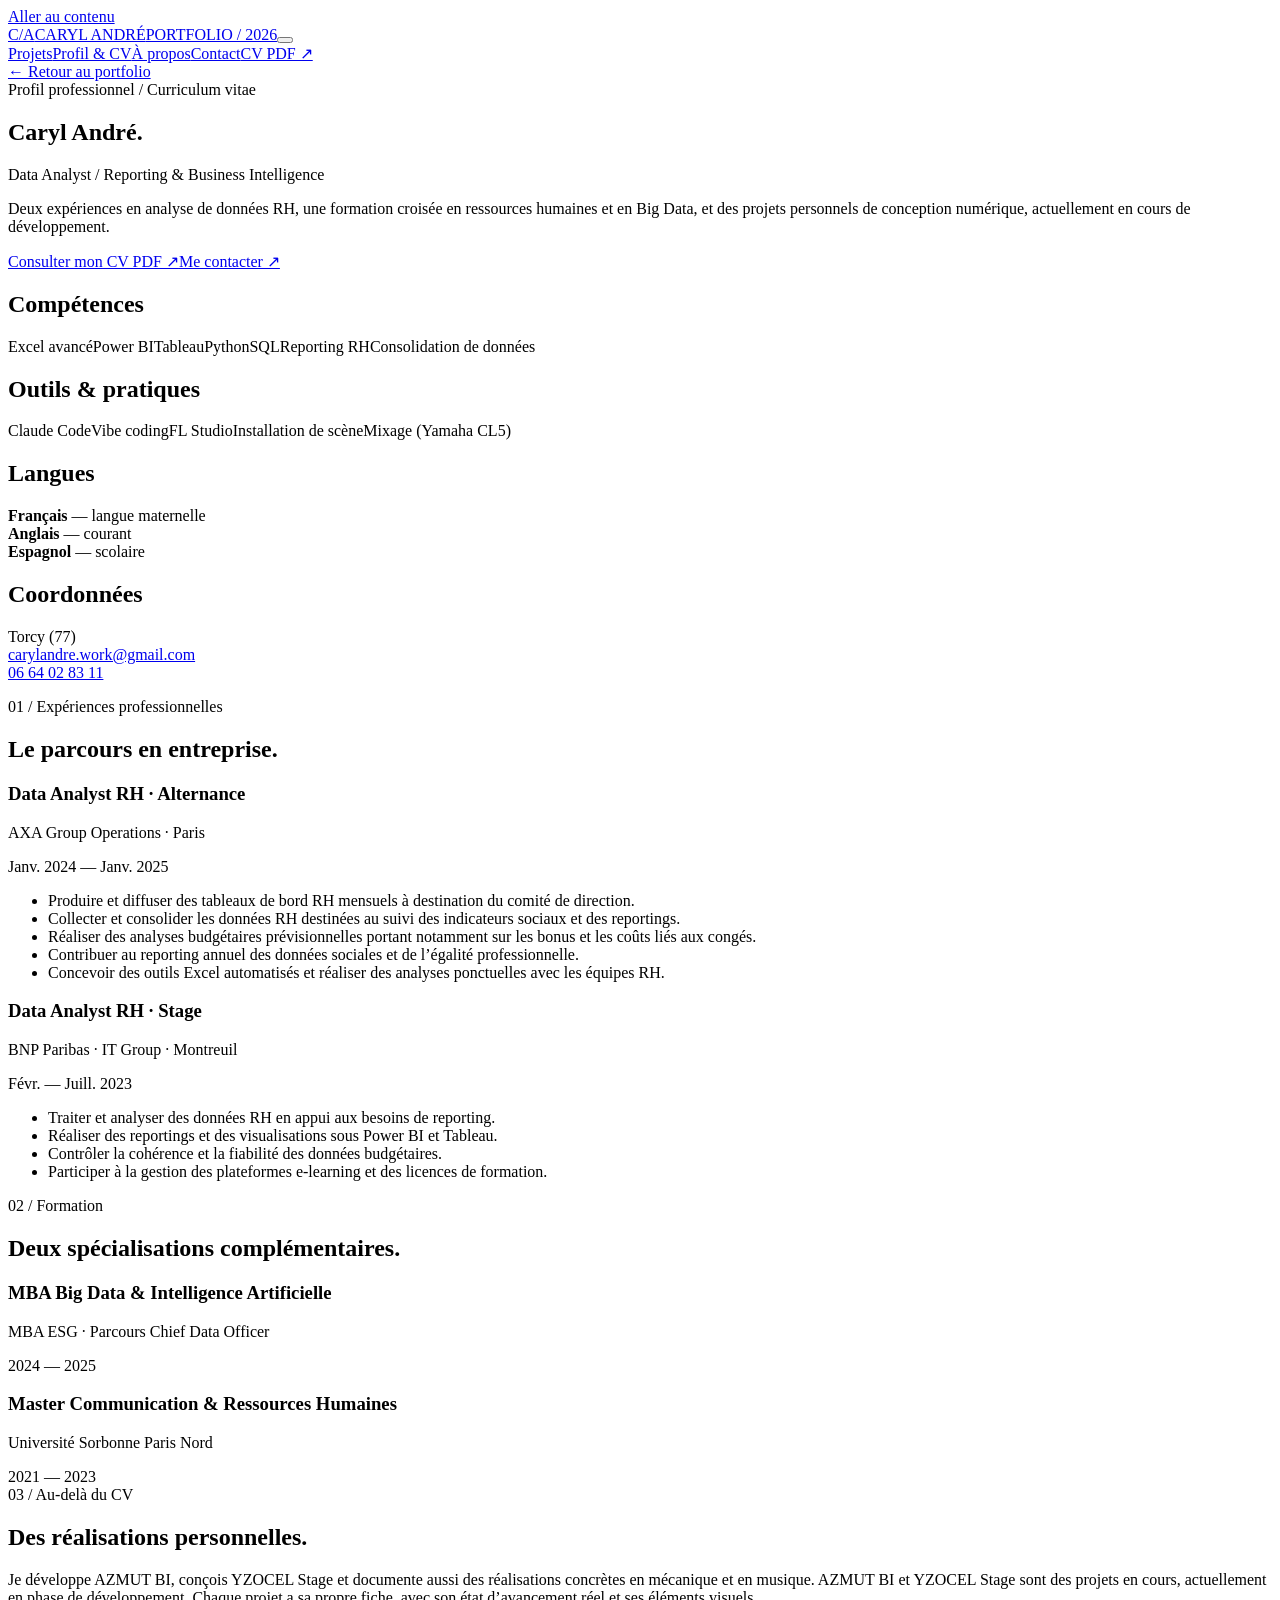
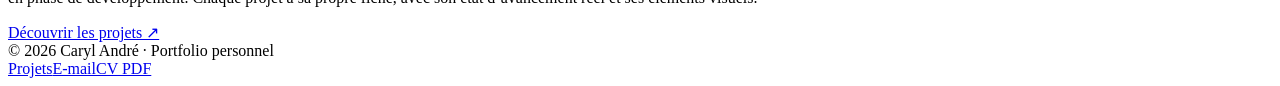
==== profil.html @ a74da880 "Add files via upload" ====
<!DOCTYPE html>

<html lang="fr">
<head>
<meta charset="utf-8"/><meta content="width=device-width,initial-scale=1" name="viewport"/><meta content="#080d13" name="theme-color"/>
<meta content="Profil et CV de Caryl André, Data Analyst. Expériences AXA et BNP Paribas, compétences en reporting, BI et traitement des données." name="description"/>
<meta content="website" property="og:type"/><meta content="Profil &amp; CV — Caryl André" property="og:title"/><meta content="Data Analyst · Reporting · Business Intelligence" property="og:description"/>
<link href="assets/mark.svg" rel="icon" type="image/svg+xml"/><link href="assets/styles.css" rel="stylesheet"/><script defer="" src="assets/main.js"></script>
<title>Profil &amp; CV — Caryl André</title></head><body>
<a class="skip-link" href="#contenu">Aller au contenu</a>
<header class="site-header"><div class="container header-inner"><a aria-label="Accueil du portfolio Caryl André" class="brand" href="index.html"><span class="brand-logo">C/A</span><span>CARYL ANDRÉ<span class="brand-sub">PORTFOLIO / 2026</span></span></a><button aria-controls="navigation" aria-expanded="false" aria-label="Ouvrir le menu" class="menu-toggle"><span></span><span></span><span></span></button><nav aria-label="Navigation principale" class="main-nav" id="navigation"><a href="index.html#projets">Projets</a><a aria-current="page" class="active" href="profil.html">Profil &amp; CV</a><a href="index.html#apropos">À propos</a><a href="index.html#contact">Contact</a><a class="nav-cta" href="assets/cv-caryl-andre-version-fournie.pdf" rel="noopener" target="_blank">CV PDF ↗</a></nav></div></header>
<main id="contenu">
<section class="profile-hero"><div class="container"><a class="detail-back" href="index.html">← Retour au portfolio</a><div class="eyebrow">Profil professionnel / Curriculum vitae</div><h1>Caryl <span>André.</span></h1><div class="profile-title">Data Analyst <span class="profile-divider">/</span> Reporting &amp; Business Intelligence</div><p>Deux expériences en analyse de données RH, une formation croisée en ressources humaines et en Big Data, et des projets personnels de conception numérique, actuellement en cours de développement.</p><div class="action-row"><a class="btn primary" href="assets/cv-caryl-andre-version-fournie.pdf" rel="noopener" target="_blank">Consulter mon CV PDF ↗</a><a class="btn secondary" href="mailto:carylandre.work@gmail.com">Me contacter ↗</a></div></div></section>
<div class="container profile-layout">
<aside class="profile-aside"><div class="profile-block"><h2>Compétences</h2><div class="skills"><span class="skill">Excel avancé</span><span class="skill">Power BI</span><span class="skill">Tableau</span><span class="skill">Python</span><span class="skill">SQL</span><span class="skill">Reporting RH</span><span class="skill">Consolidation de données</span></div></div><div class="profile-block"><h2>Outils &amp; pratiques</h2><div class="skills"><span class="skill">Claude Code</span><span class="skill">Vibe coding</span><span class="skill">FL Studio</span><span class="skill">Installation de scène</span><span class="skill">Mixage (Yamaha CL5)</span></div></div><div class="profile-block"><h2>Langues</h2><p><strong>Français</strong> — langue maternelle<br/><strong>Anglais</strong> — courant<br/><strong>Espagnol</strong> — scolaire</p></div><div class="profile-block"><h2>Coordonnées</h2><p>Torcy (77)<br/><a href="mailto:carylandre.work@gmail.com">carylandre.work@gmail.com</a><br/><a href="tel:+33664028311">06 64 02 83 11</a></p></div></aside>
<div class="profile-main"><section class="profile-section"><div class="eyebrow">01 / Expériences professionnelles</div><h2>Le parcours en entreprise.</h2><article class="career-item"><div class="career-header"><div><h3>Data Analyst RH <span>· Alternance</span></h3><p>AXA Group Operations · Paris</p></div><time>Janv. 2024 — Janv. 2025</time></div><ul><li>Produire et diffuser des tableaux de bord RH mensuels à destination du comité de direction.</li><li>Collecter et consolider les données RH destinées au suivi des indicateurs sociaux et des reportings.</li><li>Réaliser des analyses budgétaires prévisionnelles portant notamment sur les bonus et les coûts liés aux congés.</li><li>Contribuer au reporting annuel des données sociales et de l’égalité professionnelle.</li><li>Concevoir des outils Excel automatisés et réaliser des analyses ponctuelles avec les équipes RH.</li></ul></article><article class="career-item"><div class="career-header"><div><h3>Data Analyst RH <span>· Stage</span></h3><p>BNP Paribas · IT Group · Montreuil</p></div><time>Févr. — Juill. 2023</time></div><ul><li>Traiter et analyser des données RH en appui aux besoins de reporting.</li><li>Réaliser des reportings et des visualisations sous Power BI et Tableau.</li><li>Contrôler la cohérence et la fiabilité des données budgétaires.</li><li>Participer à la gestion des plateformes e-learning et des licences de formation.</li></ul></article></section>
<section class="profile-section"><div class="eyebrow">02 / Formation</div><h2>Deux spécialisations complémentaires.</h2><article class="education-item"><div><h3>MBA Big Data &amp; Intelligence Artificielle</h3><p>MBA ESG · Parcours Chief Data Officer</p></div><time>2024 — 2025</time></article><article class="education-item"><div><h3>Master Communication &amp; Ressources Humaines</h3><p>Université Sorbonne Paris Nord</p></div><time>2021 — 2023</time></article></section>
<section class="profile-section"><div class="eyebrow">03 / Au-delà du CV</div><h2>Des réalisations personnelles.</h2><p class="profile-outro">Je développe AZMUT BI, conçois YZOCEL Stage et documente aussi des réalisations concrètes en mécanique et en musique. AZMUT BI et YZOCEL Stage sont des projets en cours, actuellement en phase de développement. Chaque projet a sa propre fiche, avec son état d’avancement réel et ses éléments visuels.</p><a class="btn secondary" href="index.html#projets">Découvrir les projets ↗</a></section></div></div>
</main>
<footer class="footer"><div class="container footer-inner"><span>© 2026 Caryl André · Portfolio personnel</span><div class="footer-links"><a href="index.html#projets">Projets</a><a href="mailto:carylandre.work@gmail.com">E-mail</a><a href="assets/cv-caryl-andre-version-fournie.pdf" rel="noopener" target="_blank">CV PDF</a></div></div></footer>
</body></html>
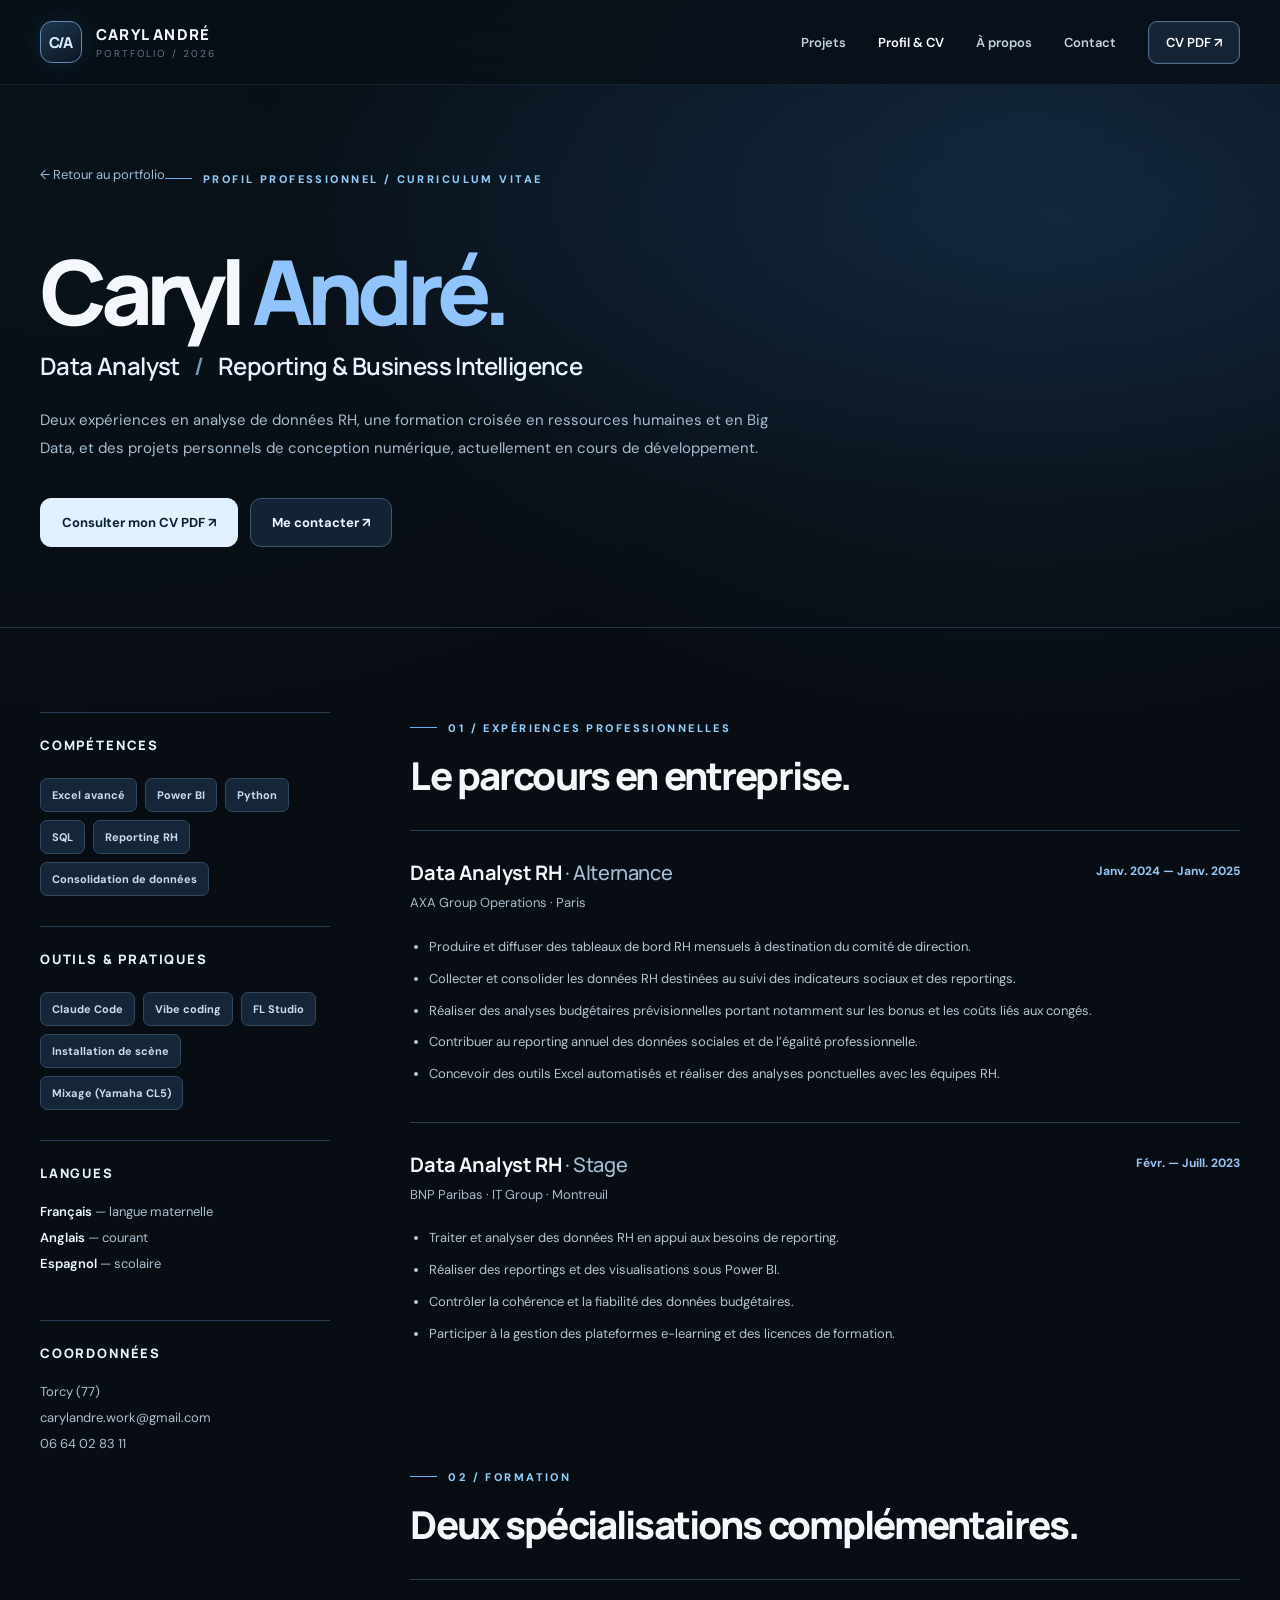
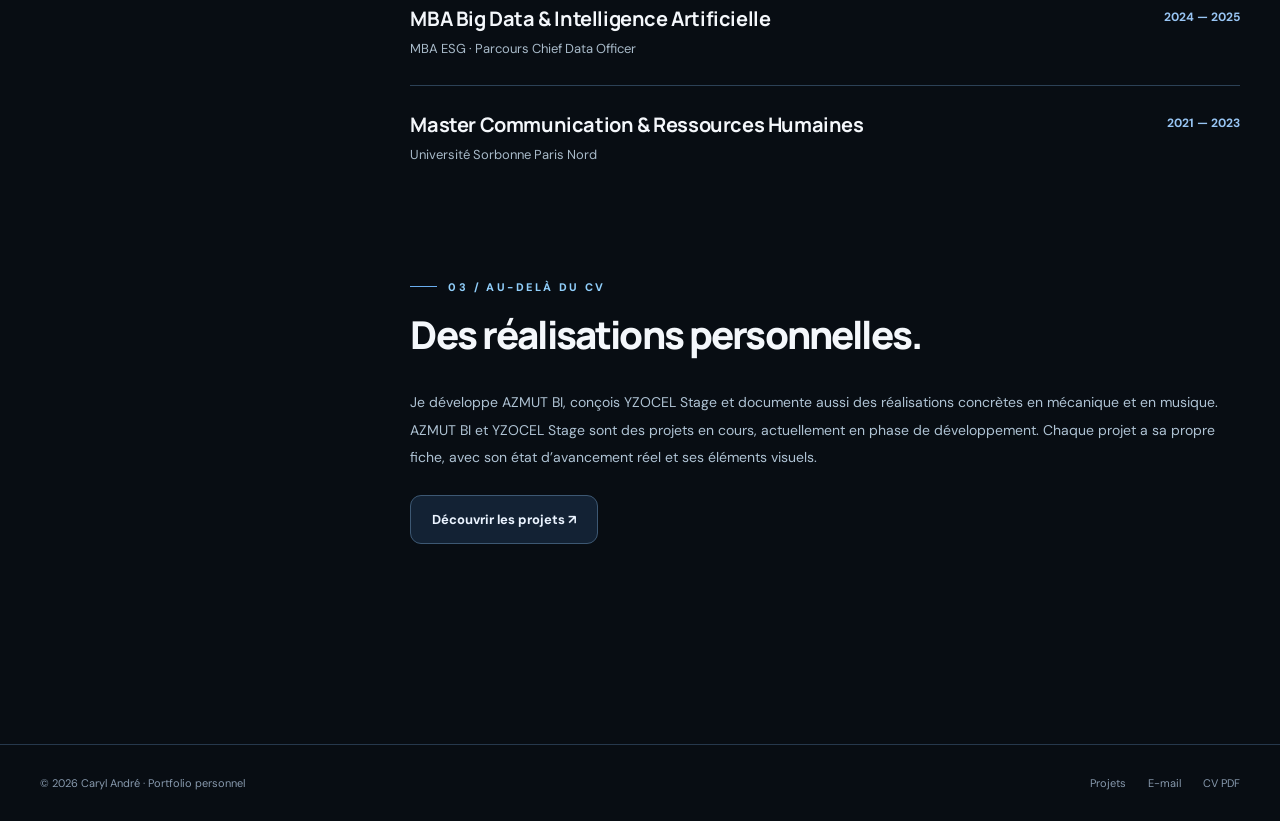
==== commit cca5a809: "Retrait de la compétence Tableau Co-Authored-By: Claude Opus 5.5 <noreply@anthropic.com> Claude-Sess" ====
--- a/profil.html
+++ b/profil.html
@@ -12,8 +12,8 @@
 <main id="contenu">
 <section class="profile-hero"><div class="container"><a class="detail-back" href="index.html">← Retour au portfolio</a><div class="eyebrow">Profil professionnel / Curriculum vitae</div><h1>Caryl <span>André.</span></h1><div class="profile-title">Data Analyst <span class="profile-divider">/</span> Reporting &amp; Business Intelligence</div><p>Deux expériences en analyse de données RH, une formation croisée en ressources humaines et en Big Data, et des projets personnels de conception numérique, actuellement en cours de développement.</p><div class="action-row"><a class="btn primary" href="assets/cv-caryl-andre-version-fournie.pdf" rel="noopener" target="_blank">Consulter mon CV PDF ↗</a><a class="btn secondary" href="mailto:carylandre.work@gmail.com">Me contacter ↗</a></div></div></section>
 <div class="container profile-layout">
-<aside class="profile-aside"><div class="profile-block"><h2>Compétences</h2><div class="skills"><span class="skill">Excel avancé</span><span class="skill">Power BI</span><span class="skill">Tableau</span><span class="skill">Python</span><span class="skill">SQL</span><span class="skill">Reporting RH</span><span class="skill">Consolidation de données</span></div></div><div class="profile-block"><h2>Outils &amp; pratiques</h2><div class="skills"><span class="skill">Claude Code</span><span class="skill">Vibe coding</span><span class="skill">FL Studio</span><span class="skill">Installation de scène</span><span class="skill">Mixage (Yamaha CL5)</span></div></div><div class="profile-block"><h2>Langues</h2><p><strong>Français</strong> — langue maternelle<br/><strong>Anglais</strong> — courant<br/><strong>Espagnol</strong> — scolaire</p></div><div class="profile-block"><h2>Coordonnées</h2><p>Torcy (77)<br/><a href="mailto:carylandre.work@gmail.com">carylandre.work@gmail.com</a><br/><a href="tel:+33664028311">06 64 02 83 11</a></p></div></aside>
-<div class="profile-main"><section class="profile-section"><div class="eyebrow">01 / Expériences professionnelles</div><h2>Le parcours en entreprise.</h2><article class="career-item"><div class="career-header"><div><h3>Data Analyst RH <span>· Alternance</span></h3><p>AXA Group Operations · Paris</p></div><time>Janv. 2024 — Janv. 2025</time></div><ul><li>Produire et diffuser des tableaux de bord RH mensuels à destination du comité de direction.</li><li>Collecter et consolider les données RH destinées au suivi des indicateurs sociaux et des reportings.</li><li>Réaliser des analyses budgétaires prévisionnelles portant notamment sur les bonus et les coûts liés aux congés.</li><li>Contribuer au reporting annuel des données sociales et de l’égalité professionnelle.</li><li>Concevoir des outils Excel automatisés et réaliser des analyses ponctuelles avec les équipes RH.</li></ul></article><article class="career-item"><div class="career-header"><div><h3>Data Analyst RH <span>· Stage</span></h3><p>BNP Paribas · IT Group · Montreuil</p></div><time>Févr. — Juill. 2023</time></div><ul><li>Traiter et analyser des données RH en appui aux besoins de reporting.</li><li>Réaliser des reportings et des visualisations sous Power BI et Tableau.</li><li>Contrôler la cohérence et la fiabilité des données budgétaires.</li><li>Participer à la gestion des plateformes e-learning et des licences de formation.</li></ul></article></section>
+<aside class="profile-aside"><div class="profile-block"><h2>Compétences</h2><div class="skills"><span class="skill">Excel avancé</span><span class="skill">Power BI</span><span class="skill">Python</span><span class="skill">SQL</span><span class="skill">Reporting RH</span><span class="skill">Consolidation de données</span></div></div><div class="profile-block"><h2>Outils &amp; pratiques</h2><div class="skills"><span class="skill">Claude Code</span><span class="skill">Vibe coding</span><span class="skill">FL Studio</span><span class="skill">Installation de scène</span><span class="skill">Mixage (Yamaha CL5)</span></div></div><div class="profile-block"><h2>Langues</h2><p><strong>Français</strong> — langue maternelle<br/><strong>Anglais</strong> — courant<br/><strong>Espagnol</strong> — scolaire</p></div><div class="profile-block"><h2>Coordonnées</h2><p>Torcy (77)<br/><a href="mailto:carylandre.work@gmail.com">carylandre.work@gmail.com</a><br/><a href="tel:+33664028311">06 64 02 83 11</a></p></div></aside>
+<div class="profile-main"><section class="profile-section"><div class="eyebrow">01 / Expériences professionnelles</div><h2>Le parcours en entreprise.</h2><article class="career-item"><div class="career-header"><div><h3>Data Analyst RH <span>· Alternance</span></h3><p>AXA Group Operations · Paris</p></div><time>Janv. 2024 — Janv. 2025</time></div><ul><li>Produire et diffuser des tableaux de bord RH mensuels à destination du comité de direction.</li><li>Collecter et consolider les données RH destinées au suivi des indicateurs sociaux et des reportings.</li><li>Réaliser des analyses budgétaires prévisionnelles portant notamment sur les bonus et les coûts liés aux congés.</li><li>Contribuer au reporting annuel des données sociales et de l’égalité professionnelle.</li><li>Concevoir des outils Excel automatisés et réaliser des analyses ponctuelles avec les équipes RH.</li></ul></article><article class="career-item"><div class="career-header"><div><h3>Data Analyst RH <span>· Stage</span></h3><p>BNP Paribas · IT Group · Montreuil</p></div><time>Févr. — Juill. 2023</time></div><ul><li>Traiter et analyser des données RH en appui aux besoins de reporting.</li><li>Réaliser des reportings et des visualisations sous Power BI.</li><li>Contrôler la cohérence et la fiabilité des données budgétaires.</li><li>Participer à la gestion des plateformes e-learning et des licences de formation.</li></ul></article></section>
 <section class="profile-section"><div class="eyebrow">02 / Formation</div><h2>Deux spécialisations complémentaires.</h2><article class="education-item"><div><h3>MBA Big Data &amp; Intelligence Artificielle</h3><p>MBA ESG · Parcours Chief Data Officer</p></div><time>2024 — 2025</time></article><article class="education-item"><div><h3>Master Communication &amp; Ressources Humaines</h3><p>Université Sorbonne Paris Nord</p></div><time>2021 — 2023</time></article></section>
 <section class="profile-section"><div class="eyebrow">03 / Au-delà du CV</div><h2>Des réalisations personnelles.</h2><p class="profile-outro">Je développe AZMUT BI, conçois YZOCEL Stage et documente aussi des réalisations concrètes en mécanique et en musique. AZMUT BI et YZOCEL Stage sont des projets en cours, actuellement en phase de développement. Chaque projet a sa propre fiche, avec son état d’avancement réel et ses éléments visuels.</p><a class="btn secondary" href="index.html#projets">Découvrir les projets ↗</a></section></div></div>
 </main>
--- a/assets/styles.css
+++ b/assets/styles.css
@@ -0,0 +1,108 @@
+@import url('https://fonts.googleapis.com/css2?family=DM+Sans:wght@400;500;600;700&family=Manrope:wght@400;500;600;700;800&display=swap');
+:root{--bg:#080d13;--bg2:#0d131c;--surface:#111b27;--surface2:#141f2e;--line:#263548;--line-soft:#1b2938;--white:#f4f7fb;--muted:#9eaec0;--subtle:#627487;--blue:#77b7ff;--cyan:#90f1ef;--purple:#b99af2;--gold:#e1b98a;--radius:22px;--max:1220px}
+*{box-sizing:border-box}html{scroll-behavior:smooth;scroll-padding-top:96px}body{margin:0;background:var(--bg);color:var(--white);font-family:'DM Sans',Arial,sans-serif;-webkit-font-smoothing:antialiased;overflow-x:hidden}body::before{content:'';position:absolute;pointer-events:none;top:0;left:0;right:0;height:940px;background:radial-gradient(ellipse at 80% 15%,#17324c78 0,transparent 52%),radial-gradient(ellipse at 5% 20%,#0b253430 0,transparent 53%);z-index:-1}::selection{background:#74b4fb;color:#0a111b}a{color:inherit;text-decoration:none}button{font:inherit}img{max-width:100%}button,a{-webkit-tap-highlight-color:transparent}button:focus-visible,a:focus-visible{outline:2px solid var(--cyan);outline-offset:5px}svg{display:block}.container{width:min(var(--max),calc(100% - 80px));margin:0 auto}.skip-link{position:absolute;left:10px;top:-100px;z-index:500;background:white;color:#000;padding:12px}.skip-link:focus{top:10px}.site-header{position:sticky;top:0;z-index:100;backdrop-filter:blur(19px);-webkit-backdrop-filter:blur(19px);background:#081018c9;border-bottom:1px solid #2132457a}.header-inner{display:flex;align-items:center;justify-content:space-between;min-height:84px;gap:25px}.brand{display:flex;align-items:center;gap:14px;font-family:Manrope,sans-serif;font-size:15px;font-weight:800;letter-spacing:.08em;white-space:nowrap}.brand-logo{width:42px;height:42px;border:1px solid #648bb7;border-radius:12px;background:linear-gradient(145deg,#1c3750,#0e1622);display:grid;place-items:center;color:#d9efff;font-size:15px;letter-spacing:-.12em;padding-right:2px;box-shadow:0 0 30px #5bb7ff1c}.brand-sub{display:block;font:400 10px 'DM Sans',sans-serif;letter-spacing:.19em;color:var(--subtle);margin-top:2px}.main-nav{display:flex;align-items:center;gap:32px}.main-nav>a{font-size:13px;font-weight:600;color:#c6d2e2;transition:color .2s}.main-nav>a:hover,.main-nav>a.active{color:white}.nav-cta{padding:12px 17px!important;border:1px solid #506d8b;border-radius:9px;box-shadow:inset 0 0 0 1px #1b3345;background:#152434;color:#fff!important}.menu-toggle{display:none;border:1px solid var(--line);background:#132130;border-radius:11px;color:white;width:43px;height:43px;align-items:center;justify-content:center}.menu-toggle span{display:block;width:19px;height:2px;background:#dbe7f4;margin:4px auto}.eyebrow{display:inline-flex;gap:11px;align-items:center;color:#90cefa;font-size:11px;letter-spacing:.22em;text-transform:uppercase;font-weight:800}.eyebrow:before{content:'';height:1px;width:27px;background:#6aaef0}.hero{position:relative;padding:100px 0 94px;min-height:750px;display:grid;grid-template-columns:minmax(0,1.02fr) minmax(0,.98fr);gap:50px;align-items:center}.hero-title{font-family:Manrope,Arial,sans-serif;font-size:clamp(50px,5.25vw,81px);line-height:1.09;letter-spacing:-.065em;font-weight:800;margin:25px 0 27px;max-width:770px}.hero-title .accent{background:linear-gradient(90deg,#9fdaf9 0%,#8aaaff 48%,#c0b4ff 100%);-webkit-background-clip:text;background-clip:text;color:transparent}.hero-desc{font-size:16px;line-height:1.9;color:#b3c0cf;max-width:485px}.action-row{display:flex;flex-wrap:wrap;gap:12px;margin-top:36px}.btn{display:inline-flex;justify-content:center;align-items:center;gap:12px;padding:15px 21px;border-radius:11px;border:1px solid #3d5873;font-weight:700;font-size:13px;transition:transform .2s,background .2s,border-color .2s;cursor:pointer}.btn:hover{transform:translateY(-2px)}.btn.primary{background:#e2f1ff;color:#092035;border-color:#e2f1ff}.btn.primary:hover{background:#c8e4ff}.btn.secondary{background:#132234;color:#ebf4ff}.btn.secondary:hover{background:#19334a;border-color:#6e9bcc}.arrow{font-size:16px;line-height:1}.hero-meta{display:flex;align-items:center;gap:22px;margin-top:65px;color:#8094a8;font-size:11px;letter-spacing:.07em;text-transform:uppercase;font-weight:700}.hero-meta .dot{height:4px;width:4px;background:#61778b;border-radius:100%}.hero-art{height:530px;position:relative;isolation:isolate}.orbit{position:absolute;border:1px solid #4f719b45;border-radius:50%;inset:0;transform:rotate(-20deg) scale(.9)}.orbit.second{inset:47px;transform:rotate(28deg) scale(.95);border-color:#4f719b30}.orb{position:absolute;width:9px;height:9px;border-radius:50%;background:#8fc7ff;box-shadow:0 0 19px #78b6ff}.orb.o1{top:35px;right:120px}.orb.o2{bottom:44px;left:85px;background:#e0aeff}.hero-panel{position:absolute;left:9%;right:4%;top:13%;bottom:12%;border:1px solid #5f87b37d;border-radius:24px;background:linear-gradient(155deg,#142235f5,#0b1422f5);box-shadow:0 40px 120px #0009,0 0 90px #408ce522;transform:perspective(1100px) rotateY(-10deg) rotateX(5deg) rotateZ(2deg);overflow:hidden}.hero-panel:after{content:'';position:absolute;inset:0;pointer-events:none;background:linear-gradient(115deg,#ffffff0b,transparent 30%)}.mock-top{height:52px;border-bottom:1px solid #31445a;display:flex;align-items:center;justify-content:space-between;padding:0 23px;color:#8193aa;font-size:11px}.mock-brand{display:flex;align-items:center;gap:8px;letter-spacing:.16em;color:#e5f0fc;font-weight:800}.mock-brand i{display:block;width:16px;height:16px;border-radius:5px;background:linear-gradient(135deg,#98f4ef,#679cef)}.mock-dots{display:flex;gap:5px}.mock-dots i{width:5px;height:5px;border-radius:100%;background:#5a7288}.mock-body{padding:29px}.mock-kicker{font-size:10px;color:#8ba3ba;letter-spacing:.15em;text-transform:uppercase}.mock-title{font:700 24px Manrope,sans-serif;letter-spacing:-.03em;margin:9px 0 18px}.mock-stats{display:grid;grid-template-columns:repeat(3,1fr);gap:9px}.mock-stat{min-height:78px;background:#1b2c4070;border:1px solid #304458a8;border-radius:10px;padding:13px}.mock-stat span{display:block;font-size:9px;color:#8fa4b9}.mock-stat strong{display:block;font:700 17px Manrope;margin-top:8px;color:#d9eaf8}.mock-stat em{font-style:normal;color:#75cdb4;font-size:9px}.chart-panel{height:142px;margin-top:14px;background:#101d2d;border:1px solid #304458ad;border-radius:12px;padding:16px 17px;overflow:hidden}.chart-label{display:flex;justify-content:space-between;font-size:10px;color:#a0b5cc}.mini-chart{height:93px;display:flex;gap:10px;align-items:flex-end;background:repeating-linear-gradient(to top,transparent 0,transparent 24px,#2c40514d 25px)}.mini-chart i{flex:1;display:block;border-radius:4px 4px 1px 1px;background:linear-gradient(0deg,#2a587a,#86c0ec);box-shadow:0 -4px 13px #7cb9eb1c}.mini-chart i:nth-child(2n){background:linear-gradient(0deg,#244a67,#6e93b7)}.floating-tag{position:absolute;z-index:3;background:#152434f2;border:1px solid #4b6b88aa;box-shadow:0 20px 45px #0008;padding:15px 17px;border-radius:12px;display:flex;align-items:center;gap:11px;font-size:11px;color:#b7cbe0;backdrop-filter:blur(12px)}.floating-tag strong{display:block;color:white;font-size:12px}.float-icon{height:32px;width:32px;border-radius:8px;background:#244660;color:#a6e3ff;display:grid;place-items:center;font-size:17px}.floating-tag.one{right:-3%;top:13%}.floating-tag.two{bottom:8%;left:-3%}.metrics-strip{border-top:1px solid var(--line-soft);border-bottom:1px solid var(--line-soft);background:#0c121b}.metrics-inner{display:grid;grid-template-columns:repeat(3,1fr);gap:26px;padding:27px 0}.metric{display:flex;gap:19px;align-items:center}.metric strong{font:800 30px Manrope;color:#e6f3ff}.metric span{font-size:12px;line-height:1.5;color:#9facbc}.section{padding:112px 0}.section-head{display:flex;align-items:end;justify-content:space-between;gap:20px;margin-bottom:39px}.section-title{font:800 clamp(33px,4vw,53px)/1.16 Manrope,sans-serif;letter-spacing:-.045em;margin:16px 0 0}.section-lead{max-width:460px;line-height:1.8;color:var(--muted);font-size:14px}.filters{display:flex;gap:8px;flex-wrap:wrap;margin-bottom:30px}.filter-btn{font-size:12px;color:#aabbd0;padding:10px 16px;border:1px solid #2e4154;border-radius:99px;background:#111a26;cursor:pointer;transition:.2s}.filter-btn:hover,.filter-btn[aria-pressed=true]{border-color:#8ebdea;color:#f4f9ff;background:#1a3145}.project-grid{display:grid;grid-template-columns:repeat(12,1fr);gap:19px}.project-card{grid-column:span 6;background:#111a25;border:1px solid #273b51;border-radius:20px;overflow:hidden;transition:transform .3s,border-color .3s,box-shadow .3s}.project-card.featured{grid-column:span 7}.project-card.adjacent{grid-column:span 5}.project-card.wide{grid-column:span 12;display:grid;grid-template-columns:1fr 1fr}.project-card:hover{transform:translateY(-5px);border-color:#658db5;box-shadow:0 20px 70px #01081298}.project-card[hidden]{display:none!important}.project-art{position:relative;height:255px;overflow:hidden;display:grid;place-items:center;background:#142339}.project-card.featured .project-art,.project-card.adjacent .project-art{height:290px}.project-card.wide .project-art{height:100%}.art-badge{position:absolute;left:21px;top:20px;z-index:2;padding:8px 11px;border:1px solid #b1c7da3c;border-radius:50px;background:#0c1520d9;color:#cce1f5;font-size:10px;letter-spacing:.06em;text-transform:uppercase}.project-info{padding:27px 29px 30px}.project-kicker{font-size:10px;font-weight:800;letter-spacing:.19em;color:#85b6e9;text-transform:uppercase}.project-title{font:800 27px/1.25 Manrope;letter-spacing:-.035em;margin:10px 0}.project-description{font-size:13px;line-height:1.8;color:#9fb0c2;min-height:49px}.project-bottom{border-top:1px solid #2c3d50;margin-top:21px;padding-top:19px;display:flex;align-items:center;justify-content:space-between;gap:14px}.tag-stack{display:flex;gap:7px;flex-wrap:wrap}.tag{padding:6px 9px;background:#1b2a39;border:1px solid #324559;color:#a6bed6;border-radius:6px;font-size:10px;font-weight:700}.card-arrow{width:34px;height:34px;border:1px solid #557392;border-radius:50%;display:grid;place-items:center;color:#c6e4ff;flex-shrink:0}.art-dashboard{background:radial-gradient(ellipse at 90% 0,#417ba66b,transparent 58%),linear-gradient(140deg,#10283b,#0a1423)}.art-dashboard:before,.art-triangle:before,.art-engine:before,.art-waveform:before,.art-console:before{content:'';position:absolute;inset:0;background-image:linear-gradient(#a2b4c512 1px,transparent 1px),linear-gradient(90deg,#a2b4c512 1px,transparent 1px);background-size:35px 35px;mask-image:linear-gradient(#000b,transparent);pointer-events:none}.dash-visual{width:74%;max-width:450px;min-width:255px;border:1px solid #507ea6;border-radius:12px;background:#091829;transform:perspective(600px) rotateY(-9deg) rotateX(5deg);padding:16px;box-shadow:0 25px 60px #03090ec9}.dash-head{display:flex;justify-content:space-between;border-bottom:1px solid #30475a;padding-bottom:11px;align-items:center}.dash-head b{font-size:11px;letter-spacing:.07em}.dash-head span{background:#91def0;width:28px;height:5px;border-radius:2px}.dash-figures{display:grid;grid-template-columns:repeat(3,1fr);gap:7px;margin:13px 0}.dash-figures i{height:40px;border-radius:5px;border:1px solid #30485b;background:linear-gradient(180deg,#193851,#132436)}.dash-graph{height:78px;border:1px solid #345268;border-radius:6px;display:flex;align-items:flex-end;padding:9px;gap:8px}.dash-graph span{flex:1;height:var(--h);background:linear-gradient(#8acff1,#336786);border-radius:3px 3px 0 0}.art-triangle{background:radial-gradient(circle at 50% 45%,#542e885b 0,transparent 52%),linear-gradient(135deg,#19142a,#0b1221)}.triangle-svg{width:min(65%,305px);filter:drop-shadow(0 0 30px #8756ec55)}.art-engine{background:radial-gradient(ellipse at 30% 40%,#55626f66,transparent 64%),linear-gradient(135deg,#202b34,#101821)}.engine-svg{width:min(65%,320px);filter:drop-shadow(0 15px 30px #0009)}.art-waveform{background:radial-gradient(ellipse at 80% 40%,#743c8671,transparent 64%),linear-gradient(135deg,#25172b,#12121f)}.wave-svg{width:82%;filter:drop-shadow(0 0 22px #bb86e159)}.art-console{background:radial-gradient(ellipse at 70% 40%,#196c747d,transparent 64%),linear-gradient(140deg,#102832,#101820)}.console-svg{width:74%;filter:drop-shadow(0 16px 25px #0008)}.experience{background:#0d151e;border-block:1px solid #1b2b3c}.about-grid{display:grid;grid-template-columns:.8fr 1.2fr;gap:90px}.about-copy{font-size:15px;line-height:1.95;color:#aebcce}.about-copy strong{color:#eef8ff}.skills{display:flex;gap:8px;flex-wrap:wrap;margin-top:24px}.skill{font-size:11px;font-weight:700;border:1px solid #314960;background:#162639;border-radius:7px;padding:9px 11px;color:#c8dcee}.timeline{border-left:1px solid #38506b;padding-left:27px;margin-top:10px}.timeline-item{position:relative;padding-bottom:30px}.timeline-item:last-child{padding-bottom:0}.timeline-item:before{content:'';position:absolute;left:-32px;top:7px;border-radius:50%;height:9px;width:9px;background:#93bcf1;box-shadow:0 0 0 5px #1b2d3d}.time{font-size:11px;color:#82b4e9;letter-spacing:.11em;text-transform:uppercase;font-weight:800}.timeline-item h3{font:700 18px Manrope;margin:8px 0 4px}.timeline-item p{color:#a7b9ce;font-size:13px;line-height:1.7;margin:4px 0}.contact-section{padding:110px 0 120px}.contact-panel{position:relative;overflow:hidden;border:1px solid #3d5875;background:linear-gradient(105deg,#172b42,#101b2b 70%);border-radius:24px;padding:64px;display:flex;align-items:end;justify-content:space-between;gap:50px}.contact-panel:after{content:'';position:absolute;width:400px;height:400px;right:-110px;top:-230px;border-radius:50%;border:60px solid #85cfff14;pointer-events:none}.contact-panel h2{font:800 clamp(31px,4vw,52px)/1.14 Manrope;letter-spacing:-.045em;margin:17px 0}.contact-panel p{color:#b1c3d7;line-height:1.85;max-width:500px;font-size:14px}.footer{border-top:1px solid #26384c;padding:31px 0;color:#8799ad;font-size:11px}.footer-inner{display:flex;justify-content:space-between;align-items:center;gap:20px}.footer-links{display:flex;gap:22px}.footer-links a:hover{color:#fff}.js-enabled .reveal{opacity:0;transform:translateY(20px);transition:opacity .7s,transform .7s}.js-enabled .reveal.visible{opacity:1;transform:none}
+/* Detail pages */
+.detail-hero{padding:73px 0 40px}.detail-back{display:inline-flex;gap:10px;color:#a0bad5;font-size:13px;margin-bottom:34px}.detail-back:hover{color:white}.detail-hero h1{font:800 clamp(43px,5.5vw,73px)/1.1 Manrope;letter-spacing:-.065em;margin:20px 0}.detail-intro{font-size:17px;line-height:1.83;color:#b3c3d5;max-width:730px}.detail-tags{display:flex;gap:8px;flex-wrap:wrap;margin-top:25px}.detail-cover{height:430px;border:1px solid #314963;border-radius:23px;overflow:hidden;margin:15px 0 60px;display:grid;place-items:center}.detail-cover .dash-visual{max-width:620px}.detail-cover .triangle-svg{width:min(48%,340px)}.detail-cover .engine-svg{width:min(48%,360px)}.detail-cover .wave-svg{width:68%}.detail-cover .console-svg{width:60%}.detail-grid{display:grid;grid-template-columns:270px minmax(0,1fr);gap:90px;padding-bottom:90px}.detail-sidebar{border-top:1px solid #34485e;padding-top:22px}.detail-meta{margin-bottom:25px}.detail-meta small{display:block;color:#8095ac;text-transform:uppercase;font-weight:700;letter-spacing:.15em;font-size:10px;margin-bottom:9px}.detail-meta strong{font-size:13px;font-weight:600;line-height:1.6}.detail-content h2{font:800 29px Manrope;letter-spacing:-.03em;margin:0 0 14px}.detail-content h3{font:700 18px Manrope;margin:35px 0 12px}.detail-content p,.detail-content li{color:#b1c0d0;font-size:14px;line-height:1.95}.detail-content ul{padding-left:20px}.detail-content li{margin-bottom:9px}.detail-content section{margin-bottom:34px}.next-project{border-top:1px solid #2c4055;padding:44px 0 90px}.next-project .container{display:flex;justify-content:space-between;align-items:center;gap:20px}.next-project a{font:700 clamp(20px,3vw,33px) Manrope;letter-spacing:-.03em}.next-project a:hover{color:var(--blue)}.media-grid{display:grid;grid-template-columns:repeat(2,1fr);gap:14px;margin:24px 0}.media-placeholder{height:190px;border:1px dashed #47617c;border-radius:14px;background:repeating-linear-gradient(135deg,#111d2b,#111d2b 10px,#142334 10px,#142334 20px);display:flex;align-items:center;justify-content:center;padding:25px;text-align:center;color:#8ba2b9;font-size:13px}.media-placeholder.full{grid-column:span 2}.callout-note{padding:15px 17px;border-left:2px solid #94d7f7;background:#132538;color:#b7cfe2;font-size:13px;line-height:1.8;border-radius:0 9px 9px 0}.media-grid img{width:100%;object-fit:cover;border-radius:14px;max-height:350px;display:block}.media-grid audio{width:100%;margin-top:12px}.media-tile{padding:20px;border:1px solid #384b63;border-radius:14px;background:#142333}.media-tile h4{margin:0 0 7px}.media-tile p{font-size:12px;margin:0;color:#90a6bb}
+@media (max-width:1050px){.hero{gap:10px}.hero-title{font-size:60px}.hero-art{transform:scale(.87);transform-origin:center right}.project-card.featured,.project-card.adjacent{grid-column:span 6}.about-grid{gap:55px}}
+@media (max-width:820px){.container{width:min(var(--max),calc(100% - 42px))}.menu-toggle{display:block}.main-nav{display:none;position:absolute;top:84px;left:0;right:0;background:#0e1925;border-bottom:1px solid #34506b;padding:22px;flex-direction:column;align-items:stretch;gap:20px}.main-nav.open{display:flex}.main-nav a{font-size:14px}.hero{grid-template-columns:1fr;padding-top:68px;gap:25px;min-height:0}.hero-title{font-size:clamp(45px,8vw,70px)}.hero-art{height:420px;transform:none;max-width:540px;width:100%;margin:auto}.hero-meta{margin-top:40px}.section{padding:80px 0}.section-head{display:block}.section-lead{margin-top:18px}.project-card.featured,.project-card.adjacent,.project-card{grid-column:span 6}.project-card.wide{display:block}.project-card.wide .project-art{height:255px}.about-grid{grid-template-columns:1fr;gap:40px}.contact-panel{padding:45px;display:block}.contact-panel .btn{margin-top:15px}.detail-grid{grid-template-columns:1fr;gap:30px}.detail-sidebar{display:grid;grid-template-columns:repeat(3,1fr);gap:12px}.detail-cover{height:330px}}
+@media (max-width:600px){.container{width:calc(100% - 34px)}.header-inner{min-height:72px}.main-nav{top:72px}.brand{font-size:13px}.brand-logo{height:38px;width:38px}.hero{padding:55px 0 30px}.hero-title{font-size:clamp(41px,12vw,58px);margin:20px 0}.hero-desc{font-size:14px}.hero-art{height:350px;overflow:hidden}.hero-panel{left:9%;right:7%;top:12%;bottom:14%;transform:perspective(900px) rotateY(-6deg) rotateX(4deg)}.mock-body{padding:14px}.mock-top{height:43px;padding:0 12px}.mock-title{font-size:17px}.mock-stat{padding:8px;min-height:60px}.mock-stat strong{font-size:13px}.chart-panel{height:115px;padding:10px}.mini-chart{height:67px}.floating-tag{padding:9px;font-size:9px}.floating-tag.one{right:0}.floating-tag.two{left:0}.float-icon{height:25px;width:25px;font-size:12px}.hero-meta{gap:9px;flex-wrap:wrap;font-size:9px}.metrics-inner{grid-template-columns:1fr;gap:18px}.metric strong{font-size:25px;min-width:46px}.section{padding:69px 0}.section-title{font-size:36px}.project-grid{display:block}.project-card,.project-card.featured,.project-card.adjacent,.project-card.wide{margin-bottom:15px}.project-card.featured .project-art,.project-card.adjacent .project-art{height:230px}.project-art{height:220px}.project-info{padding:22px}.project-title{font-size:24px}.project-description{min-height:0}.about-copy{font-size:14px}.contact-section{padding:65px 0}.contact-panel{padding:28px}.footer-inner{align-items:flex-start;flex-direction:column}.detail-hero{padding:45px 0 30px}.detail-hero h1{font-size:42px}.detail-intro{font-size:15px}.detail-cover{height:245px;margin-bottom:35px}.detail-sidebar{grid-template-columns:1fr 1fr}.detail-content h2{font-size:25px}.media-grid{grid-template-columns:1fr}.media-placeholder.full{grid-column:span 1}.next-project .container{align-items:flex-start;flex-direction:column}}
+@media (prefers-reduced-motion:reduce){*,*:before,*:after{scroll-behavior:auto!important;transition:none!important;animation:none!important}.js-enabled .reveal{opacity:1;transform:none}}
+
+/* Photographies originales des projets : intégration v2 */
+.project-art-photo{isolation:isolate; background:#111923}
+.project-art-photo .project-photo{display:block;width:100%;height:100%;object-fit:cover;transition:transform .7s cubic-bezier(.2,.75,.2,1);z-index:0}
+.project-art-photo:hover .project-photo{transform:scale(1.055)}
+.project-art-photo .art-badge{z-index:2}
+.project-art-photo::after{content:"";position:absolute;inset:0;pointer-events:none;z-index:1;background:linear-gradient(to top,rgba(2,6,13,.28),transparent 45%)}
+.project-photo-azmut-bi{object-fit:contain!important;background:linear-gradient(130deg,#fff 0%,#eef5ff 100%);padding:clamp(32px,6vw,90px)}
+.project-photo-yzocel-stage{object-fit:cover!important;object-position:50% 47%}
+.project-photo-golf-iv-tdi{object-position:50% 48%}
+.project-photo-bakerz-beatz{object-position:50% 52%}
+.detail-cover-photo{background:#111923}
+.detail-cover-photo .detail-photo{width:100%;height:100%;object-fit:cover;display:block}
+.detail-photo-azmut-bi{object-fit:contain!important;background:#fff;padding:5% 10%}
+.detail-photo-yzocel-stage{object-fit:contain!important;background:#04040a}
+.detail-photo-golf-iv-tdi{object-position:50% 42%}
+.detail-photo-bakerz-beatz{object-fit:contain!important;background:#030205}
+.gallery-item{margin:0;background:#111d2b;border:1px solid #344a60;border-radius:15px;overflow:hidden;position:relative}
+.gallery-item .gallery-open{display:block;cursor:zoom-in;overflow:hidden}
+.gallery-item img{height:310px;max-height:none;width:100%;object-fit:cover;border-radius:0;transition:transform .55s ease}
+.gallery-item:hover img{transform:scale(1.025)}
+.gallery-item figcaption{padding:12px 15px;color:#b7c6d6;font-size:12px;line-height:1.55}
+.audio-soon{padding:16px 19px;border-radius:12px;border:1px solid #3c5268;background:#152237;color:#b5cadb;font-size:13px;margin:18px 0}
+.lightbox{border:0;background:rgba(6,10,17,.97);width:100vw;height:100vh;max-width:100vw;max-height:100vh;padding:65px 24px 24px;overflow:auto;color:#fff}
+.lightbox::backdrop{background:rgba(0,0,0,.87)}
+.lightbox img{max-width:min(100%,1400px);max-height:calc(100vh - 110px);display:block;object-fit:contain;margin:auto;border-radius:12px}
+.lightbox-close{position:fixed;top:16px;right:25px;border:1px solid #52667f;background:#14253a;color:white;width:44px;height:44px;border-radius:100%;font-size:30px;cursor:pointer;z-index:10}
+.gallery-open:focus-visible,.lightbox-close:focus-visible{outline:3px solid #9cdcff;outline-offset:3px}
+@media(max-width:600px){.project-photo-azmut-bi{padding:25px}.gallery-item img{height:260px}.lightbox{padding:70px 10px 10px}}
+
+/* V3 — always-visible sections; transitions add polish but never hide content */
+.js-enabled .reveal{opacity:1;transform:none;transition:none}
+.js-enabled .reveal.visible{animation:enter-soft .65s ease both}
+@keyframes enter-soft{from{opacity:.65;transform:translateY(10px)}to{opacity:1;transform:translateY(0)}}
+@media (prefers-reduced-motion:reduce){.js-enabled .reveal.visible{animation:none}}
+/* Dedicated professional profile */
+.profile-hero{position:relative;padding:78px 0 80px;border-bottom:1px solid #223145;background:radial-gradient(ellipse at 83% 25%,#18355866,transparent 53%)}
+.profile-hero h1{font:800 clamp(53px,7vw,100px)/1.08 Manrope,Arial,sans-serif;letter-spacing:-.07em;margin:26px 0 9px}
+.profile-hero h1 span{color:#91c3fc}
+.profile-title{font:600 clamp(16px,2vw,24px) Manrope,Arial,sans-serif;letter-spacing:-.025em;color:#e9f3ff}
+.profile-divider{color:#7599be;padding:0 10px}
+.profile-hero p{color:#a9bdd0;font-size:15px;line-height:1.85;max-width:750px;margin:25px 0 0}
+.profile-layout{display:grid;grid-template-columns:minmax(190px,.35fr) minmax(0,1fr);gap:80px;padding-top:84px;padding-bottom:120px}
+.profile-aside{align-self:start;position:sticky;top:125px}
+.profile-block{border-top:1px solid #263d53;padding:23px 0 30px}
+.profile-block h2{font:800 13px Manrope,Arial,sans-serif;text-transform:uppercase;letter-spacing:.14em;color:#e6f4ff;margin:0 0 17px}
+.profile-block p{font-size:13px;color:#aabed0;line-height:2}
+.profile-block strong{color:#ecf5ff;font-weight:600}
+.profile-block a:hover{color:#a9d5ff}
+.profile-disclaimer{font-size:11px!important;line-height:1.7!important;color:#8196a9!important;margin-top:18px}
+.profile-section{margin-bottom:80px}
+.profile-section h2{font:800 clamp(28px,3vw,42px)/1.19 Manrope,Arial,sans-serif;letter-spacing:-.048em;margin:18px 0 32px}
+.career-item{border-top:1px solid #2c4156;padding:28px 0 28px}
+.career-header{display:flex;justify-content:space-between;gap:20px;align-items:flex-start}
+.career-header h3,.education-item h3{font:700 20px Manrope,Arial,sans-serif;letter-spacing:-.02em;margin:0 0 7px}
+.career-header h3 span{color:#a4bed6;font-weight:500}
+.career-header p,.education-item p{margin:0;color:#a8bac9;font-size:13px;line-height:1.6}
+.career-header time,.education-item time{white-space:nowrap;color:#98c5f4;font-size:12px;font-weight:700;margin-top:4px}
+.career-item ul{padding-left:19px;margin:21px 0 0;line-height:1.9;color:#b4c3d0;font-size:13px}
+.career-item li{margin-bottom:7px}
+.education-item{display:flex;justify-content:space-between;gap:20px;border-top:1px solid #2c4156;padding:25px 0}
+.profile-outro{color:#afc3d4;line-height:1.95;font-size:14px;margin-bottom:24px}
+@media(max-width:820px){.profile-layout{gap:35px;grid-template-columns:1fr}.profile-aside{position:static;display:grid;grid-template-columns:repeat(2,1fr);gap:10px 25px}.profile-block{padding:19px 0 16px}.profile-hero{padding:60px 0}}
+@media(max-width:600px){.profile-hero h1{font-size:clamp(52px,13vw,70px)}.profile-layout{padding-top:56px;padding-bottom:55px}.profile-aside{grid-template-columns:1fr}.profile-section{margin-bottom:60px}.career-header,.education-item{display:block}.career-header time,.education-item time{display:block;margin-top:11px}.profile-hero p{font-size:14px}}
+@media print{.site-header,.footer,.action-row,.menu-toggle{display:none!important}.profile-aside{position:static}.profile-layout{padding:10px 0;gap:30px}.profile-hero{padding:20px 0}.career-item,.education-item{break-inside:avoid}body{background:white;color:#152032}body *{text-shadow:none!important;box-shadow:none!important}.career-item ul,.profile-block p,.profile-outro,.career-header p,.education-item p{color:#293a49!important}}
+
+/* Captures produit authentiques, recadrées sans aucune réinterprétation */
+.screenshots-gallery{grid-template-columns:1fr;gap:22px}.screenshots-gallery .gallery-item{margin:0}.screenshots-gallery .gallery-item:first-child{max-width:470px}.screenshots-gallery .capture-item img{width:100%;height:auto;max-height:none;object-fit:contain;background:#070c19;border:1px solid #30415a}.screenshots-gallery .capture-item figcaption{margin-top:9px;color:#a9bdd2;font-size:13px}.screenshots-gallery .gallery-open{display:block;cursor:zoom-in}
+
+/* V5: screenshots from original user files, lossless PNG, never reconstituted. */
+.screenshots-gallery .capture-item img{display:block;width:100%;height:auto;max-height:none;object-fit:contain;object-position:center}.screenshots-gallery .capture-item a{background:#060717;display:block}.screenshots-gallery .capture-item{max-width:100%}
+
+
+/* V7 — Authentic artwork displayed in full instead of being squeezed into a short hero. */
+.detail-cover.detail-cover-artwork{height:auto!important;min-height:0!important;padding:clamp(20px,4vw,46px);margin:16px 0 60px;display:flex;justify-content:center;align-items:center;background:radial-gradient(ellipse at 50% 42%,#251134 0%,#0a0913 58%,#07070b 100%);overflow:visible}
+.detail-cover-artwork .detail-photo-bakerz-beatz{display:block;width:min(100%,560px)!important;height:auto!important;max-height:none!important;aspect-ratio:1/1;object-fit:contain!important;box-shadow:0 20px 80px #0009;border-radius:10px}
+.media-grid .gallery-artwork img{display:block;width:100%!important;height:auto!important;max-height:none!important;aspect-ratio:1/1;object-fit:contain!important;background:#060408}
+.project-art-photo .project-photo-bakerz-beatz{object-fit:contain!important;object-position:center!important;background:radial-gradient(ellipse at center,#1f0f2b,#05040a);padding:12px}
+.detail-cover-logo .detail-photo-yzocel-stage{object-fit:contain!important;object-position:center;background:#05040e}
+.detail-cover-console{background:#050910;padding:0;overflow:hidden}
+.detail-cover-console .detail-photo-sonorisation{display:block;width:100%;height:100%;object-fit:contain!important;object-position:center;background:#04080e}
+.project-art-photo .project-photo-sonorisation{object-fit:contain!important;object-position:center;background:#040910}
+@media(max-width:820px){.detail-cover.detail-cover-artwork{padding:22px;margin-bottom:42px}}
+@media(max-width:600px){.detail-cover.detail-cover-artwork{padding:12px;margin-bottom:32px;border-radius:14px}.detail-cover-artwork .detail-photo-bakerz-beatz{width:100%!important;border-radius:8px}.detail-cover-console{height:auto!important;aspect-ratio:2.3/1}.detail-cover-logo{height:230px!important}}
+/* V7 QA: keep every pixel of the supplied YZOCEL logo and console photograph visible. */
+.detail-cover.detail-cover-logo{height:auto!important;min-height:0!important;padding:clamp(12px,3vw,24px);display:flex!important;justify-content:center;align-items:center;overflow:visible;background:#05040e}
+.detail-cover-logo .detail-photo-yzocel-stage{display:block!important;width:min(100%,850px)!important;height:auto!important;max-height:none!important;object-fit:contain!important}
+.detail-cover.detail-cover-console{height:auto!important;min-height:0!important;display:block!important;aspect-ratio:auto;overflow:hidden;background:#050910}
+.detail-cover-console .detail-photo-sonorisation{display:block!important;width:100%!important;height:auto!important;max-height:none!important;object-fit:contain!important}
+@media(max-width:600px){.detail-cover.detail-cover-logo,.detail-cover.detail-cover-console{height:auto!important;min-height:0!important;aspect-ratio:auto}}
+
+/* V8 — vidéos Bakerz Beatz */
+.video-grid{display:grid;grid-template-columns:repeat(2,minmax(0,1fr));gap:18px;margin:24px 0}
+.video-tile{margin:0;background:#111d2b;border:1px solid #344a60;border-radius:15px;overflow:hidden}
+.video-tile video{display:block;width:100%;aspect-ratio:9/16;object-fit:contain;background:#05070a}
+.video-tile figcaption{padding:14px 16px 16px}
+.video-tile h3{margin:0 0 6px;font-size:17px}
+.video-tile p{margin:0;font-size:13px;color:#9eaec0;line-height:1.5}
+@media (max-width:640px){.video-grid{grid-template-columns:1fr}.video-tile video{max-height:78vh}}
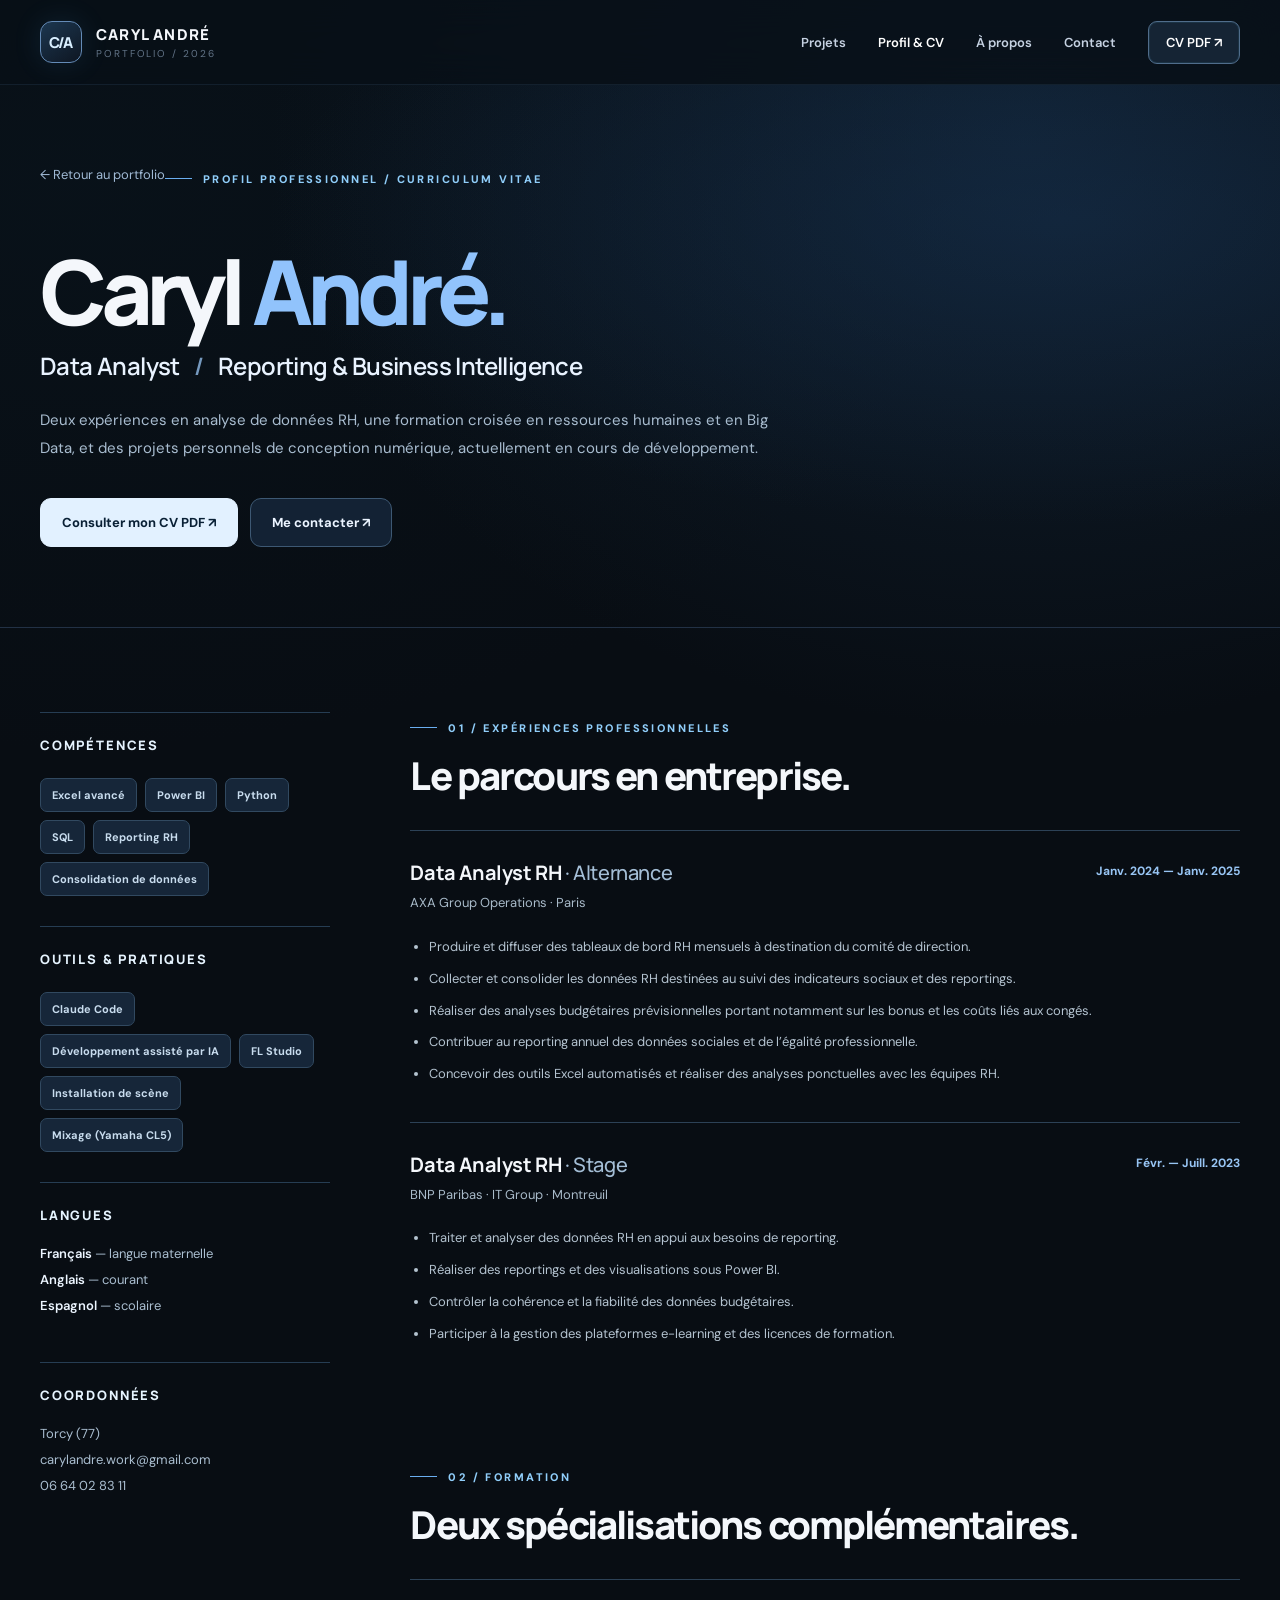
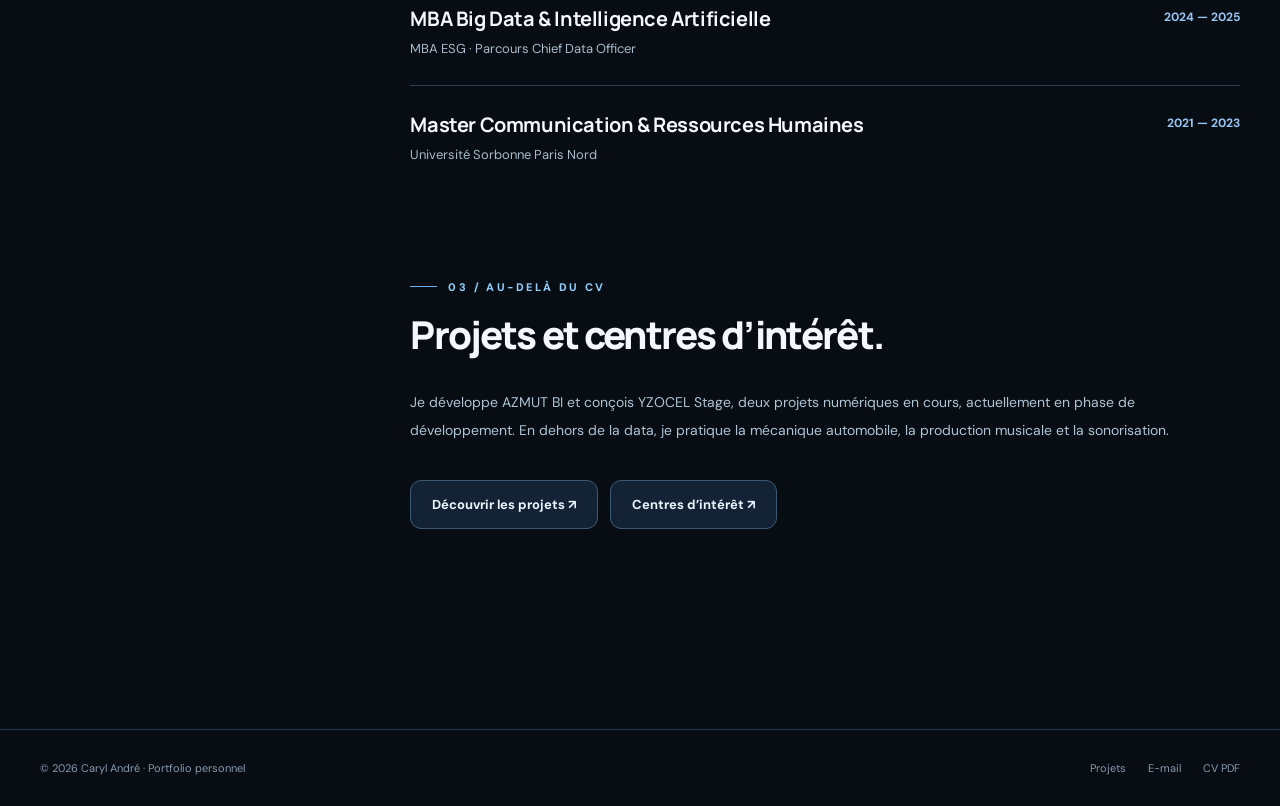
==== commit 08865f9c: "Projets data mis en avant, mécanique et musique en centres d'intérêt, développement assisté par IA C" ====
--- a/profil.html
+++ b/profil.html
@@ -12,10 +12,10 @@
 <main id="contenu">
 <section class="profile-hero"><div class="container"><a class="detail-back" href="index.html">← Retour au portfolio</a><div class="eyebrow">Profil professionnel / Curriculum vitae</div><h1>Caryl <span>André.</span></h1><div class="profile-title">Data Analyst <span class="profile-divider">/</span> Reporting &amp; Business Intelligence</div><p>Deux expériences en analyse de données RH, une formation croisée en ressources humaines et en Big Data, et des projets personnels de conception numérique, actuellement en cours de développement.</p><div class="action-row"><a class="btn primary" href="assets/cv-caryl-andre-version-fournie.pdf" rel="noopener" target="_blank">Consulter mon CV PDF ↗</a><a class="btn secondary" href="mailto:carylandre.work@gmail.com">Me contacter ↗</a></div></div></section>
 <div class="container profile-layout">
-<aside class="profile-aside"><div class="profile-block"><h2>Compétences</h2><div class="skills"><span class="skill">Excel avancé</span><span class="skill">Power BI</span><span class="skill">Python</span><span class="skill">SQL</span><span class="skill">Reporting RH</span><span class="skill">Consolidation de données</span></div></div><div class="profile-block"><h2>Outils &amp; pratiques</h2><div class="skills"><span class="skill">Claude Code</span><span class="skill">Vibe coding</span><span class="skill">FL Studio</span><span class="skill">Installation de scène</span><span class="skill">Mixage (Yamaha CL5)</span></div></div><div class="profile-block"><h2>Langues</h2><p><strong>Français</strong> — langue maternelle<br/><strong>Anglais</strong> — courant<br/><strong>Espagnol</strong> — scolaire</p></div><div class="profile-block"><h2>Coordonnées</h2><p>Torcy (77)<br/><a href="mailto:carylandre.work@gmail.com">carylandre.work@gmail.com</a><br/><a href="tel:+33664028311">06 64 02 83 11</a></p></div></aside>
+<aside class="profile-aside"><div class="profile-block"><h2>Compétences</h2><div class="skills"><span class="skill">Excel avancé</span><span class="skill">Power BI</span><span class="skill">Python</span><span class="skill">SQL</span><span class="skill">Reporting RH</span><span class="skill">Consolidation de données</span></div></div><div class="profile-block"><h2>Outils &amp; pratiques</h2><div class="skills"><span class="skill">Claude Code</span><span class="skill">Développement assisté par IA</span><span class="skill">FL Studio</span><span class="skill">Installation de scène</span><span class="skill">Mixage (Yamaha CL5)</span></div></div><div class="profile-block"><h2>Langues</h2><p><strong>Français</strong> — langue maternelle<br/><strong>Anglais</strong> — courant<br/><strong>Espagnol</strong> — scolaire</p></div><div class="profile-block"><h2>Coordonnées</h2><p>Torcy (77)<br/><a href="mailto:carylandre.work@gmail.com">carylandre.work@gmail.com</a><br/><a href="tel:+33664028311">06 64 02 83 11</a></p></div></aside>
 <div class="profile-main"><section class="profile-section"><div class="eyebrow">01 / Expériences professionnelles</div><h2>Le parcours en entreprise.</h2><article class="career-item"><div class="career-header"><div><h3>Data Analyst RH <span>· Alternance</span></h3><p>AXA Group Operations · Paris</p></div><time>Janv. 2024 — Janv. 2025</time></div><ul><li>Produire et diffuser des tableaux de bord RH mensuels à destination du comité de direction.</li><li>Collecter et consolider les données RH destinées au suivi des indicateurs sociaux et des reportings.</li><li>Réaliser des analyses budgétaires prévisionnelles portant notamment sur les bonus et les coûts liés aux congés.</li><li>Contribuer au reporting annuel des données sociales et de l’égalité professionnelle.</li><li>Concevoir des outils Excel automatisés et réaliser des analyses ponctuelles avec les équipes RH.</li></ul></article><article class="career-item"><div class="career-header"><div><h3>Data Analyst RH <span>· Stage</span></h3><p>BNP Paribas · IT Group · Montreuil</p></div><time>Févr. — Juill. 2023</time></div><ul><li>Traiter et analyser des données RH en appui aux besoins de reporting.</li><li>Réaliser des reportings et des visualisations sous Power BI.</li><li>Contrôler la cohérence et la fiabilité des données budgétaires.</li><li>Participer à la gestion des plateformes e-learning et des licences de formation.</li></ul></article></section>
 <section class="profile-section"><div class="eyebrow">02 / Formation</div><h2>Deux spécialisations complémentaires.</h2><article class="education-item"><div><h3>MBA Big Data &amp; Intelligence Artificielle</h3><p>MBA ESG · Parcours Chief Data Officer</p></div><time>2024 — 2025</time></article><article class="education-item"><div><h3>Master Communication &amp; Ressources Humaines</h3><p>Université Sorbonne Paris Nord</p></div><time>2021 — 2023</time></article></section>
-<section class="profile-section"><div class="eyebrow">03 / Au-delà du CV</div><h2>Des réalisations personnelles.</h2><p class="profile-outro">Je développe AZMUT BI, conçois YZOCEL Stage et documente aussi des réalisations concrètes en mécanique et en musique. AZMUT BI et YZOCEL Stage sont des projets en cours, actuellement en phase de développement. Chaque projet a sa propre fiche, avec son état d’avancement réel et ses éléments visuels.</p><a class="btn secondary" href="index.html#projets">Découvrir les projets ↗</a></section></div></div>
+<section class="profile-section"><div class="eyebrow">03 / Au-delà du CV</div><h2>Projets et centres d’intérêt.</h2><p class="profile-outro">Je développe AZMUT BI et conçois YZOCEL Stage, deux projets numériques en cours, actuellement en phase de développement. En dehors de la data, je pratique la mécanique automobile, la production musicale et la sonorisation.</p><div class="action-row"><a class="btn secondary" href="index.html#projets">Découvrir les projets ↗</a><a class="btn secondary" href="index.html#interets">Centres d’intérêt ↗</a></div></section></div></div>
 </main>
 <footer class="footer"><div class="container footer-inner"><span>© 2026 Caryl André · Portfolio personnel</span><div class="footer-links"><a href="index.html#projets">Projets</a><a href="mailto:carylandre.work@gmail.com">E-mail</a><a href="assets/cv-caryl-andre-version-fournie.pdf" rel="noopener" target="_blank">CV PDF</a></div></div></footer>
 </body></html>
--- a/assets/styles.css
+++ b/assets/styles.css
@@ -106,3 +106,8 @@
 .video-tile h3{margin:0 0 6px;font-size:17px}
 .video-tile p{margin:0;font-size:13px;color:#9eaec0;line-height:1.5}
 @media (max-width:640px){.video-grid{grid-template-columns:1fr}.video-tile video{max-height:78vh}}
+
+/* V9 — centres d’intérêt */
+.interest-grid .project-card.interest-card{grid-column:span 4}
+.interest-grid .project-card.interest-card .project-art{height:220px}
+@media (max-width:980px){.interest-grid .project-card.interest-card{grid-column:span 6}}
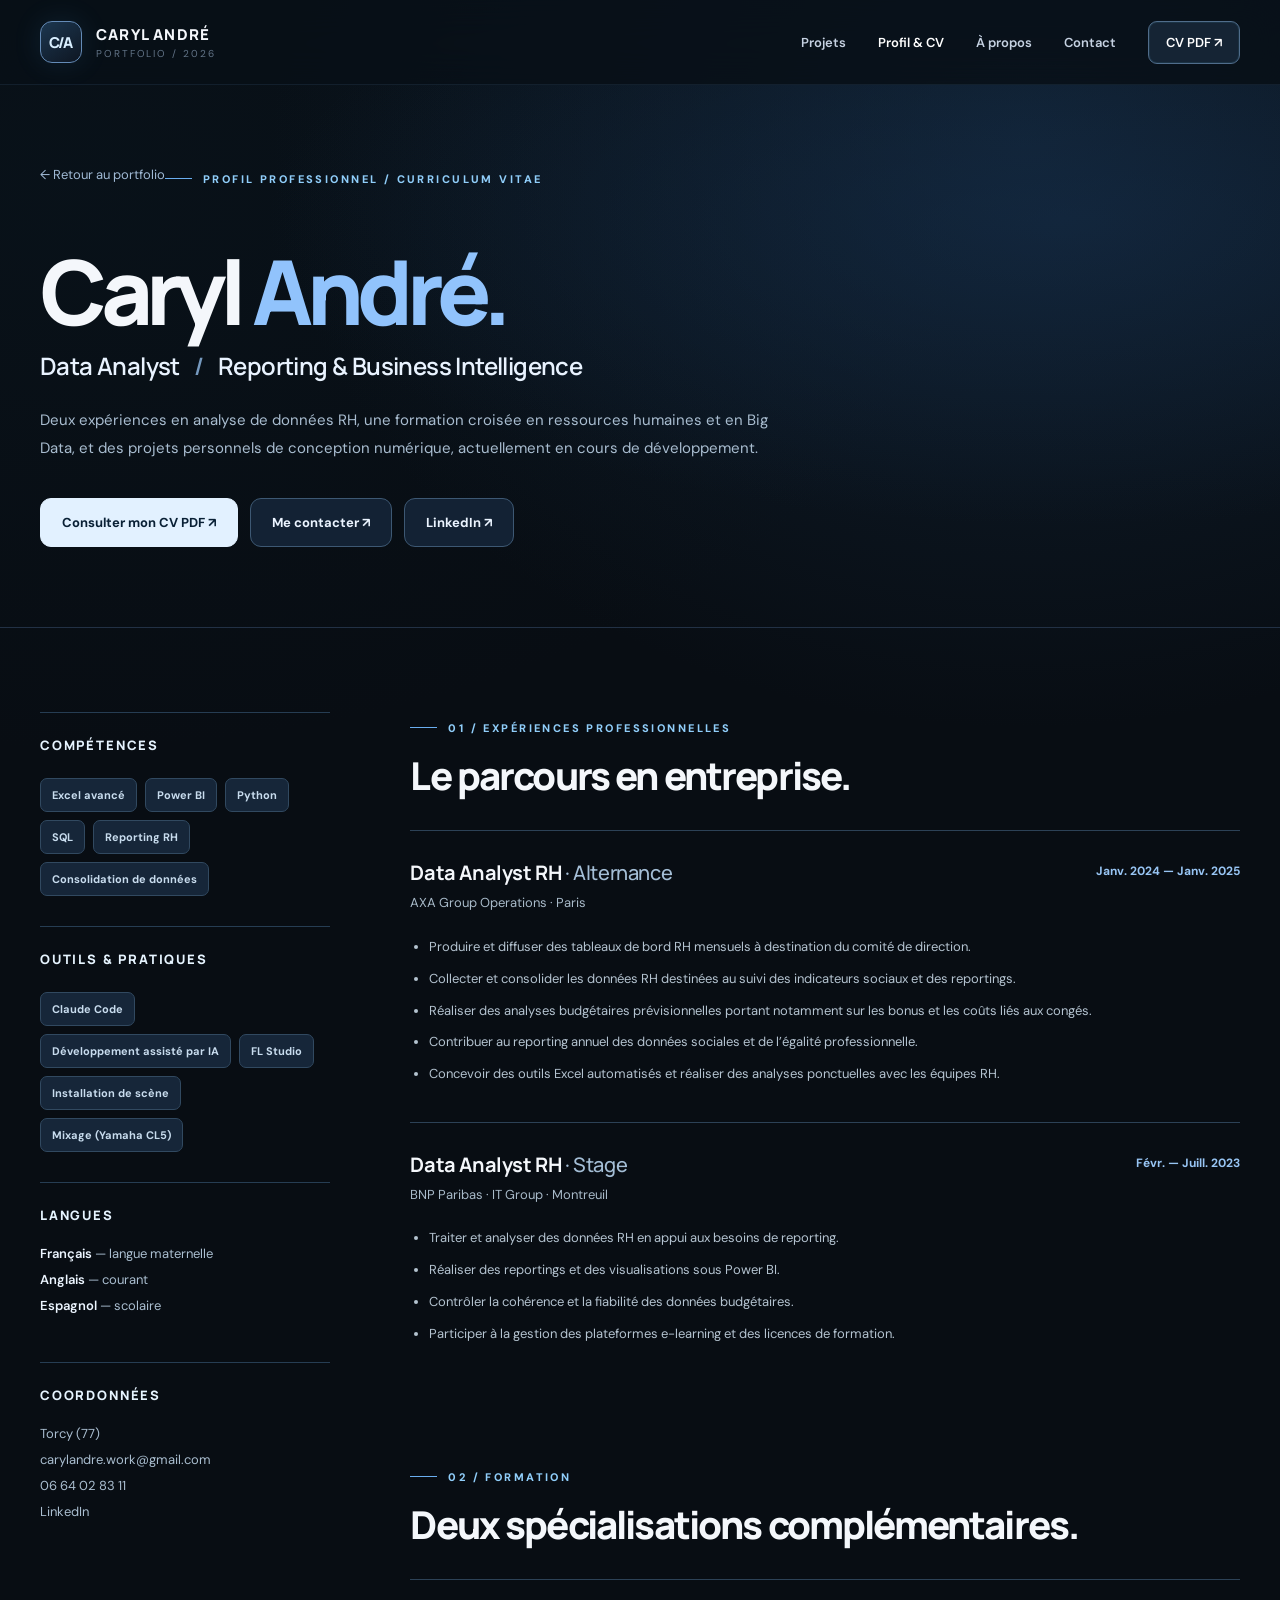
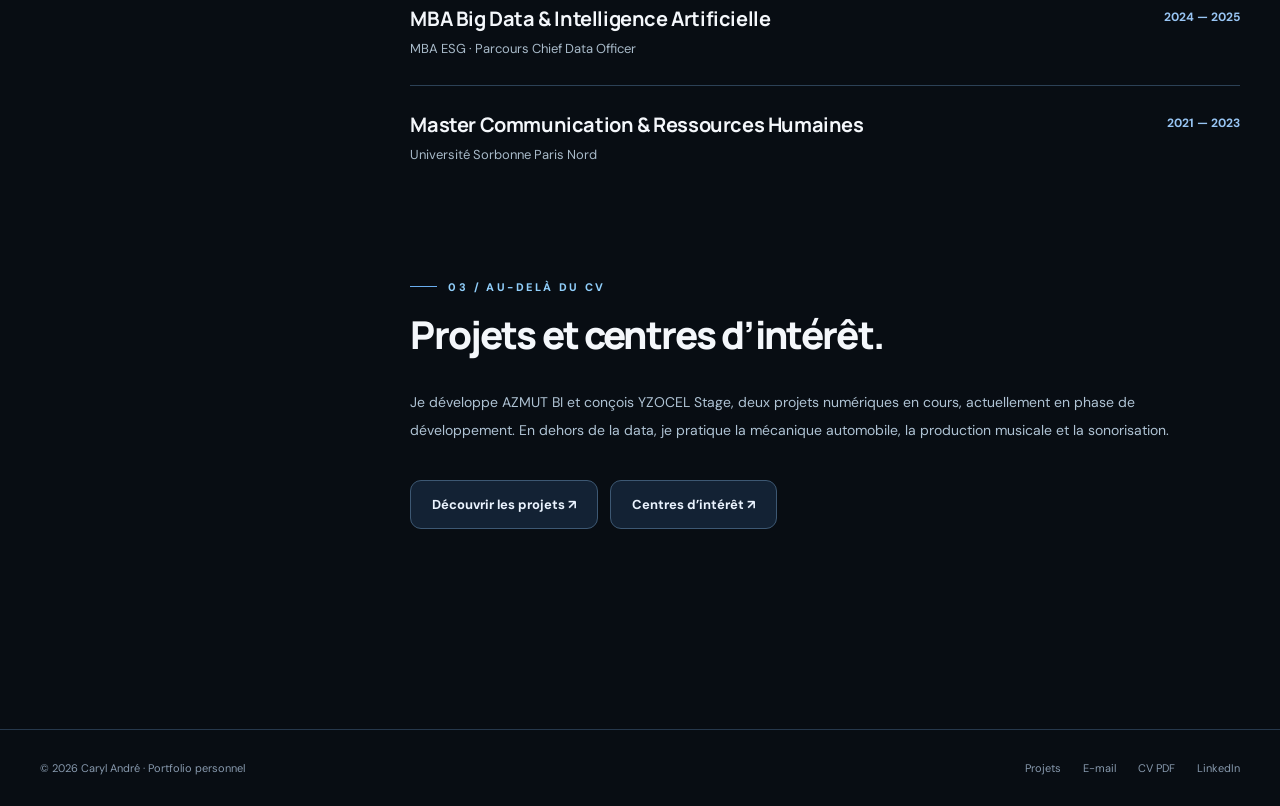
==== commit 75082cc3: "Ajout du lien LinkedIn Co-Authored-By: Claude Opus 5.5 <noreply@anthropic.com> Claude-Session: https" ====
--- a/profil.html
+++ b/profil.html
@@ -10,12 +10,12 @@
 <a class="skip-link" href="#contenu">Aller au contenu</a>
 <header class="site-header"><div class="container header-inner"><a aria-label="Accueil du portfolio Caryl André" class="brand" href="index.html"><span class="brand-logo">C/A</span><span>CARYL ANDRÉ<span class="brand-sub">PORTFOLIO / 2026</span></span></a><button aria-controls="navigation" aria-expanded="false" aria-label="Ouvrir le menu" class="menu-toggle"><span></span><span></span><span></span></button><nav aria-label="Navigation principale" class="main-nav" id="navigation"><a href="index.html#projets">Projets</a><a aria-current="page" class="active" href="profil.html">Profil &amp; CV</a><a href="index.html#apropos">À propos</a><a href="index.html#contact">Contact</a><a class="nav-cta" href="assets/cv-caryl-andre-version-fournie.pdf" rel="noopener" target="_blank">CV PDF ↗</a></nav></div></header>
 <main id="contenu">
-<section class="profile-hero"><div class="container"><a class="detail-back" href="index.html">← Retour au portfolio</a><div class="eyebrow">Profil professionnel / Curriculum vitae</div><h1>Caryl <span>André.</span></h1><div class="profile-title">Data Analyst <span class="profile-divider">/</span> Reporting &amp; Business Intelligence</div><p>Deux expériences en analyse de données RH, une formation croisée en ressources humaines et en Big Data, et des projets personnels de conception numérique, actuellement en cours de développement.</p><div class="action-row"><a class="btn primary" href="assets/cv-caryl-andre-version-fournie.pdf" rel="noopener" target="_blank">Consulter mon CV PDF ↗</a><a class="btn secondary" href="mailto:carylandre.work@gmail.com">Me contacter ↗</a></div></div></section>
+<section class="profile-hero"><div class="container"><a class="detail-back" href="index.html">← Retour au portfolio</a><div class="eyebrow">Profil professionnel / Curriculum vitae</div><h1>Caryl <span>André.</span></h1><div class="profile-title">Data Analyst <span class="profile-divider">/</span> Reporting &amp; Business Intelligence</div><p>Deux expériences en analyse de données RH, une formation croisée en ressources humaines et en Big Data, et des projets personnels de conception numérique, actuellement en cours de développement.</p><div class="action-row"><a class="btn primary" href="assets/cv-caryl-andre-version-fournie.pdf" rel="noopener" target="_blank">Consulter mon CV PDF ↗</a><a class="btn secondary" href="mailto:carylandre.work@gmail.com">Me contacter ↗</a><a class="btn secondary" href="https://www.linkedin.com/in/caryl-andr%C3%A9/" rel="noopener" target="_blank">LinkedIn ↗</a></div></div></section>
 <div class="container profile-layout">
-<aside class="profile-aside"><div class="profile-block"><h2>Compétences</h2><div class="skills"><span class="skill">Excel avancé</span><span class="skill">Power BI</span><span class="skill">Python</span><span class="skill">SQL</span><span class="skill">Reporting RH</span><span class="skill">Consolidation de données</span></div></div><div class="profile-block"><h2>Outils &amp; pratiques</h2><div class="skills"><span class="skill">Claude Code</span><span class="skill">Développement assisté par IA</span><span class="skill">FL Studio</span><span class="skill">Installation de scène</span><span class="skill">Mixage (Yamaha CL5)</span></div></div><div class="profile-block"><h2>Langues</h2><p><strong>Français</strong> — langue maternelle<br/><strong>Anglais</strong> — courant<br/><strong>Espagnol</strong> — scolaire</p></div><div class="profile-block"><h2>Coordonnées</h2><p>Torcy (77)<br/><a href="mailto:carylandre.work@gmail.com">carylandre.work@gmail.com</a><br/><a href="tel:+33664028311">06 64 02 83 11</a></p></div></aside>
+<aside class="profile-aside"><div class="profile-block"><h2>Compétences</h2><div class="skills"><span class="skill">Excel avancé</span><span class="skill">Power BI</span><span class="skill">Python</span><span class="skill">SQL</span><span class="skill">Reporting RH</span><span class="skill">Consolidation de données</span></div></div><div class="profile-block"><h2>Outils &amp; pratiques</h2><div class="skills"><span class="skill">Claude Code</span><span class="skill">Développement assisté par IA</span><span class="skill">FL Studio</span><span class="skill">Installation de scène</span><span class="skill">Mixage (Yamaha CL5)</span></div></div><div class="profile-block"><h2>Langues</h2><p><strong>Français</strong> — langue maternelle<br/><strong>Anglais</strong> — courant<br/><strong>Espagnol</strong> — scolaire</p></div><div class="profile-block"><h2>Coordonnées</h2><p>Torcy (77)<br/><a href="mailto:carylandre.work@gmail.com">carylandre.work@gmail.com</a><br/><a href="tel:+33664028311">06 64 02 83 11</a><br/><a href="https://www.linkedin.com/in/caryl-andr%C3%A9/" rel="noopener" target="_blank">LinkedIn</a></p></div></aside>
 <div class="profile-main"><section class="profile-section"><div class="eyebrow">01 / Expériences professionnelles</div><h2>Le parcours en entreprise.</h2><article class="career-item"><div class="career-header"><div><h3>Data Analyst RH <span>· Alternance</span></h3><p>AXA Group Operations · Paris</p></div><time>Janv. 2024 — Janv. 2025</time></div><ul><li>Produire et diffuser des tableaux de bord RH mensuels à destination du comité de direction.</li><li>Collecter et consolider les données RH destinées au suivi des indicateurs sociaux et des reportings.</li><li>Réaliser des analyses budgétaires prévisionnelles portant notamment sur les bonus et les coûts liés aux congés.</li><li>Contribuer au reporting annuel des données sociales et de l’égalité professionnelle.</li><li>Concevoir des outils Excel automatisés et réaliser des analyses ponctuelles avec les équipes RH.</li></ul></article><article class="career-item"><div class="career-header"><div><h3>Data Analyst RH <span>· Stage</span></h3><p>BNP Paribas · IT Group · Montreuil</p></div><time>Févr. — Juill. 2023</time></div><ul><li>Traiter et analyser des données RH en appui aux besoins de reporting.</li><li>Réaliser des reportings et des visualisations sous Power BI.</li><li>Contrôler la cohérence et la fiabilité des données budgétaires.</li><li>Participer à la gestion des plateformes e-learning et des licences de formation.</li></ul></article></section>
 <section class="profile-section"><div class="eyebrow">02 / Formation</div><h2>Deux spécialisations complémentaires.</h2><article class="education-item"><div><h3>MBA Big Data &amp; Intelligence Artificielle</h3><p>MBA ESG · Parcours Chief Data Officer</p></div><time>2024 — 2025</time></article><article class="education-item"><div><h3>Master Communication &amp; Ressources Humaines</h3><p>Université Sorbonne Paris Nord</p></div><time>2021 — 2023</time></article></section>
 <section class="profile-section"><div class="eyebrow">03 / Au-delà du CV</div><h2>Projets et centres d’intérêt.</h2><p class="profile-outro">Je développe AZMUT BI et conçois YZOCEL Stage, deux projets numériques en cours, actuellement en phase de développement. En dehors de la data, je pratique la mécanique automobile, la production musicale et la sonorisation.</p><div class="action-row"><a class="btn secondary" href="index.html#projets">Découvrir les projets ↗</a><a class="btn secondary" href="index.html#interets">Centres d’intérêt ↗</a></div></section></div></div>
 </main>
-<footer class="footer"><div class="container footer-inner"><span>© 2026 Caryl André · Portfolio personnel</span><div class="footer-links"><a href="index.html#projets">Projets</a><a href="mailto:carylandre.work@gmail.com">E-mail</a><a href="assets/cv-caryl-andre-version-fournie.pdf" rel="noopener" target="_blank">CV PDF</a></div></div></footer>
+<footer class="footer"><div class="container footer-inner"><span>© 2026 Caryl André · Portfolio personnel</span><div class="footer-links"><a href="index.html#projets">Projets</a><a href="mailto:carylandre.work@gmail.com">E-mail</a><a href="assets/cv-caryl-andre-version-fournie.pdf" rel="noopener" target="_blank">CV PDF</a><a href="https://www.linkedin.com/in/caryl-andr%C3%A9/" rel="noopener" target="_blank">LinkedIn</a></div></div></footer>
 </body></html>
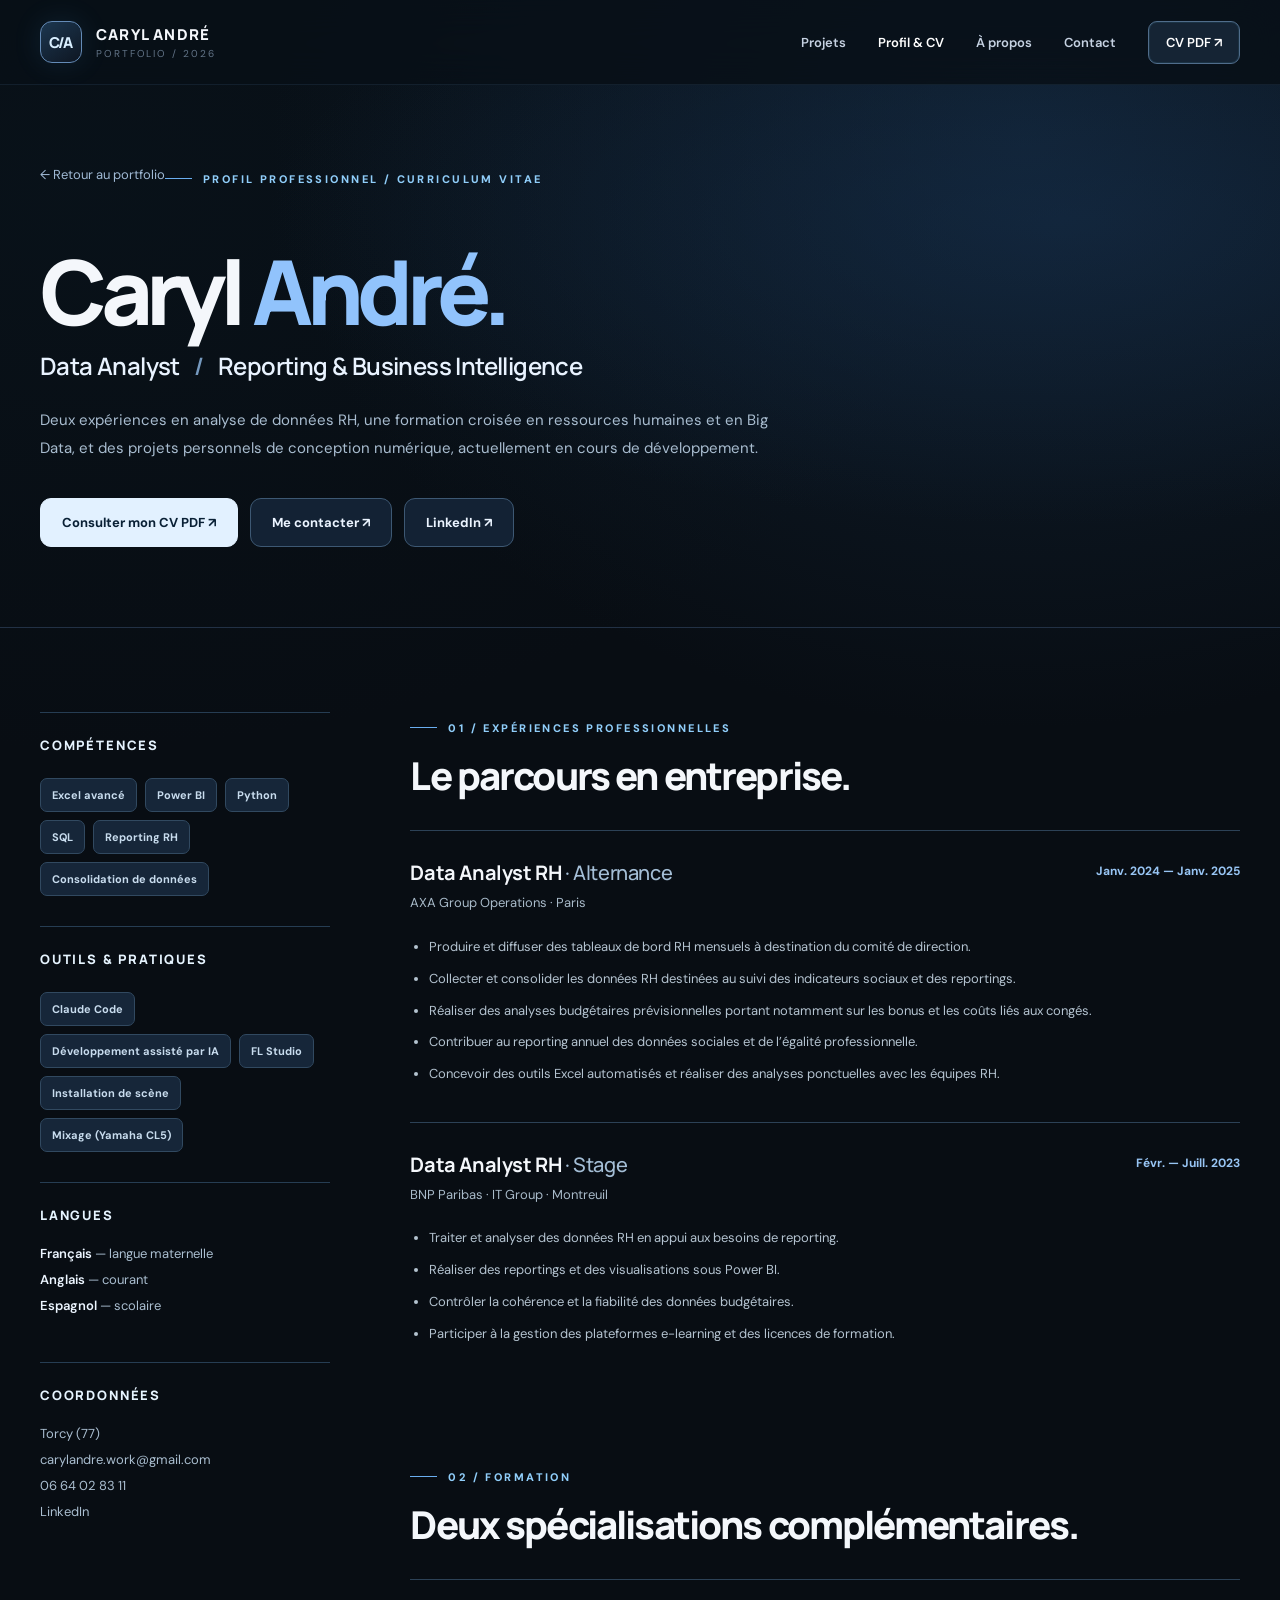
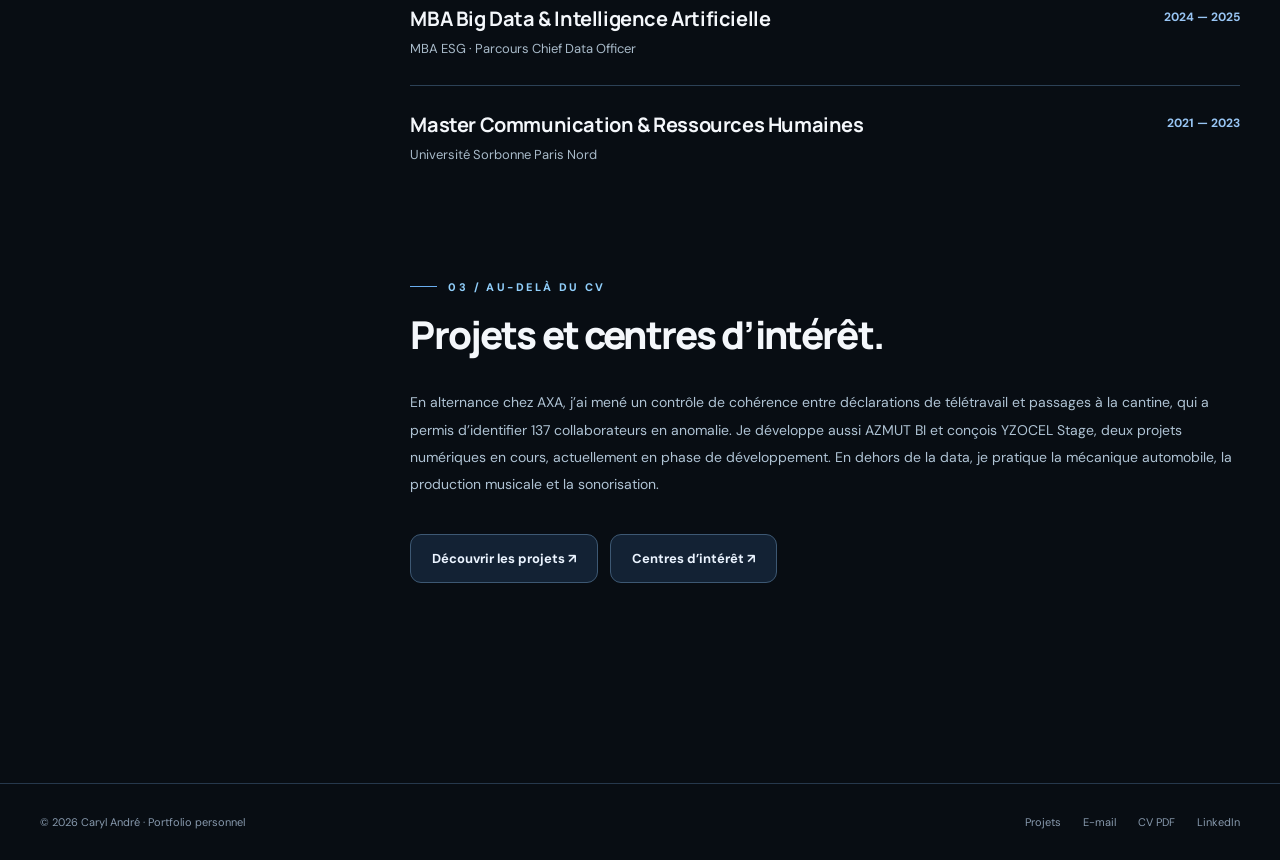
==== commit fc9f9822: "Nouveau projet : contrôle télétravail / restauration (AXA) avec démonstration Excel, Python et SQL C" ====
--- a/profil.html
+++ b/profil.html
@@ -15,7 +15,7 @@
 <aside class="profile-aside"><div class="profile-block"><h2>Compétences</h2><div class="skills"><span class="skill">Excel avancé</span><span class="skill">Power BI</span><span class="skill">Python</span><span class="skill">SQL</span><span class="skill">Reporting RH</span><span class="skill">Consolidation de données</span></div></div><div class="profile-block"><h2>Outils &amp; pratiques</h2><div class="skills"><span class="skill">Claude Code</span><span class="skill">Développement assisté par IA</span><span class="skill">FL Studio</span><span class="skill">Installation de scène</span><span class="skill">Mixage (Yamaha CL5)</span></div></div><div class="profile-block"><h2>Langues</h2><p><strong>Français</strong> — langue maternelle<br/><strong>Anglais</strong> — courant<br/><strong>Espagnol</strong> — scolaire</p></div><div class="profile-block"><h2>Coordonnées</h2><p>Torcy (77)<br/><a href="mailto:carylandre.work@gmail.com">carylandre.work@gmail.com</a><br/><a href="tel:+33664028311">06 64 02 83 11</a><br/><a href="https://www.linkedin.com/in/caryl-andr%C3%A9/" rel="noopener" target="_blank">LinkedIn</a></p></div></aside>
 <div class="profile-main"><section class="profile-section"><div class="eyebrow">01 / Expériences professionnelles</div><h2>Le parcours en entreprise.</h2><article class="career-item"><div class="career-header"><div><h3>Data Analyst RH <span>· Alternance</span></h3><p>AXA Group Operations · Paris</p></div><time>Janv. 2024 — Janv. 2025</time></div><ul><li>Produire et diffuser des tableaux de bord RH mensuels à destination du comité de direction.</li><li>Collecter et consolider les données RH destinées au suivi des indicateurs sociaux et des reportings.</li><li>Réaliser des analyses budgétaires prévisionnelles portant notamment sur les bonus et les coûts liés aux congés.</li><li>Contribuer au reporting annuel des données sociales et de l’égalité professionnelle.</li><li>Concevoir des outils Excel automatisés et réaliser des analyses ponctuelles avec les équipes RH.</li></ul></article><article class="career-item"><div class="career-header"><div><h3>Data Analyst RH <span>· Stage</span></h3><p>BNP Paribas · IT Group · Montreuil</p></div><time>Févr. — Juill. 2023</time></div><ul><li>Traiter et analyser des données RH en appui aux besoins de reporting.</li><li>Réaliser des reportings et des visualisations sous Power BI.</li><li>Contrôler la cohérence et la fiabilité des données budgétaires.</li><li>Participer à la gestion des plateformes e-learning et des licences de formation.</li></ul></article></section>
 <section class="profile-section"><div class="eyebrow">02 / Formation</div><h2>Deux spécialisations complémentaires.</h2><article class="education-item"><div><h3>MBA Big Data &amp; Intelligence Artificielle</h3><p>MBA ESG · Parcours Chief Data Officer</p></div><time>2024 — 2025</time></article><article class="education-item"><div><h3>Master Communication &amp; Ressources Humaines</h3><p>Université Sorbonne Paris Nord</p></div><time>2021 — 2023</time></article></section>
-<section class="profile-section"><div class="eyebrow">03 / Au-delà du CV</div><h2>Projets et centres d’intérêt.</h2><p class="profile-outro">Je développe AZMUT BI et conçois YZOCEL Stage, deux projets numériques en cours, actuellement en phase de développement. En dehors de la data, je pratique la mécanique automobile, la production musicale et la sonorisation.</p><div class="action-row"><a class="btn secondary" href="index.html#projets">Découvrir les projets ↗</a><a class="btn secondary" href="index.html#interets">Centres d’intérêt ↗</a></div></section></div></div>
+<section class="profile-section"><div class="eyebrow">03 / Au-delà du CV</div><h2>Projets et centres d’intérêt.</h2><p class="profile-outro">En alternance chez AXA, j’ai mené un contrôle de cohérence entre déclarations de télétravail et passages à la cantine, qui a permis d’identifier 137 collaborateurs en anomalie. Je développe aussi AZMUT BI et conçois YZOCEL Stage, deux projets numériques en cours, actuellement en phase de développement. En dehors de la data, je pratique la mécanique automobile, la production musicale et la sonorisation.</p><div class="action-row"><a class="btn secondary" href="index.html#projets">Découvrir les projets ↗</a><a class="btn secondary" href="index.html#interets">Centres d’intérêt ↗</a></div></section></div></div>
 </main>
 <footer class="footer"><div class="container footer-inner"><span>© 2026 Caryl André · Portfolio personnel</span><div class="footer-links"><a href="index.html#projets">Projets</a><a href="mailto:carylandre.work@gmail.com">E-mail</a><a href="assets/cv-caryl-andre-version-fournie.pdf" rel="noopener" target="_blank">CV PDF</a><a href="https://www.linkedin.com/in/caryl-andr%C3%A9/" rel="noopener" target="_blank">LinkedIn</a></div></div></footer>
 </body></html>
--- a/assets/styles.css
+++ b/assets/styles.css
@@ -111,3 +111,28 @@
 .interest-grid .project-card.interest-card{grid-column:span 4}
 .interest-grid .project-card.interest-card .project-art{height:220px}
 @media (max-width:980px){.interest-grid .project-card.interest-card{grid-column:span 6}}
+
+/* V9 — AZMUT BI étapes */
+.az-steps{display:grid;grid-template-columns:repeat(2,minmax(0,1fr));gap:14px;margin-top:18px}
+.az-steps .media-tile h4{font:700 15px Manrope;color:#f4f7fb}
+.az-steps .media-tile p{font-size:13px;line-height:1.6;color:#b1c0d0}
+@media (max-width:640px){.az-steps{grid-template-columns:1fr}}
+.az-steps.az-steps-3{grid-template-columns:repeat(3,minmax(0,1fr));margin-bottom:16px}
+@media (max-width:640px){.az-steps.az-steps-3{grid-template-columns:1fr}}
+
+/* V10 — projet contrôle télétravail */
+.detail-content pre{background:#0d1824;border:1px solid #273b51;border-radius:12px;padding:16px 18px;overflow-x:auto;margin:16px 0}
+.detail-content code{font:13px/1.7 "SFMono-Regular",Consolas,monospace;color:#cfe3f7}
+.download-list{display:flex;flex-wrap:wrap;gap:10px;margin:20px 0}
+.download-list .btn{font-size:13px;padding:10px 16px}
+.project-card.wide .project-art-photo img{object-fit:cover;object-position:center}
+.project-card.case-card{grid-column:span 12}
+.project-card.case-card .project-art{height:auto;aspect-ratio:16/9;max-height:460px;background:#080d13}
+.project-card.case-card .project-art img{object-fit:contain!important;width:100%;height:100%}
+.detail-cover .detail-photo-schema{object-fit:contain!important;width:100%;height:100%;background:#080d13}
+.detail-grid>*,.detail-content{min-width:0}
+.detail-content pre{max-width:100%;white-space:pre-wrap;word-break:break-word}
+.project-card.case-card .project-art{aspect-ratio:auto;height:460px;max-height:none}
+@media (max-width:760px){.project-card.case-card .project-art{height:auto;aspect-ratio:16/9}}
+.project-card.case-card .project-art{height:auto;aspect-ratio:1440/570;max-height:none}
+.detail-cover:has(.detail-photo-schema){height:auto;aspect-ratio:1440/570}
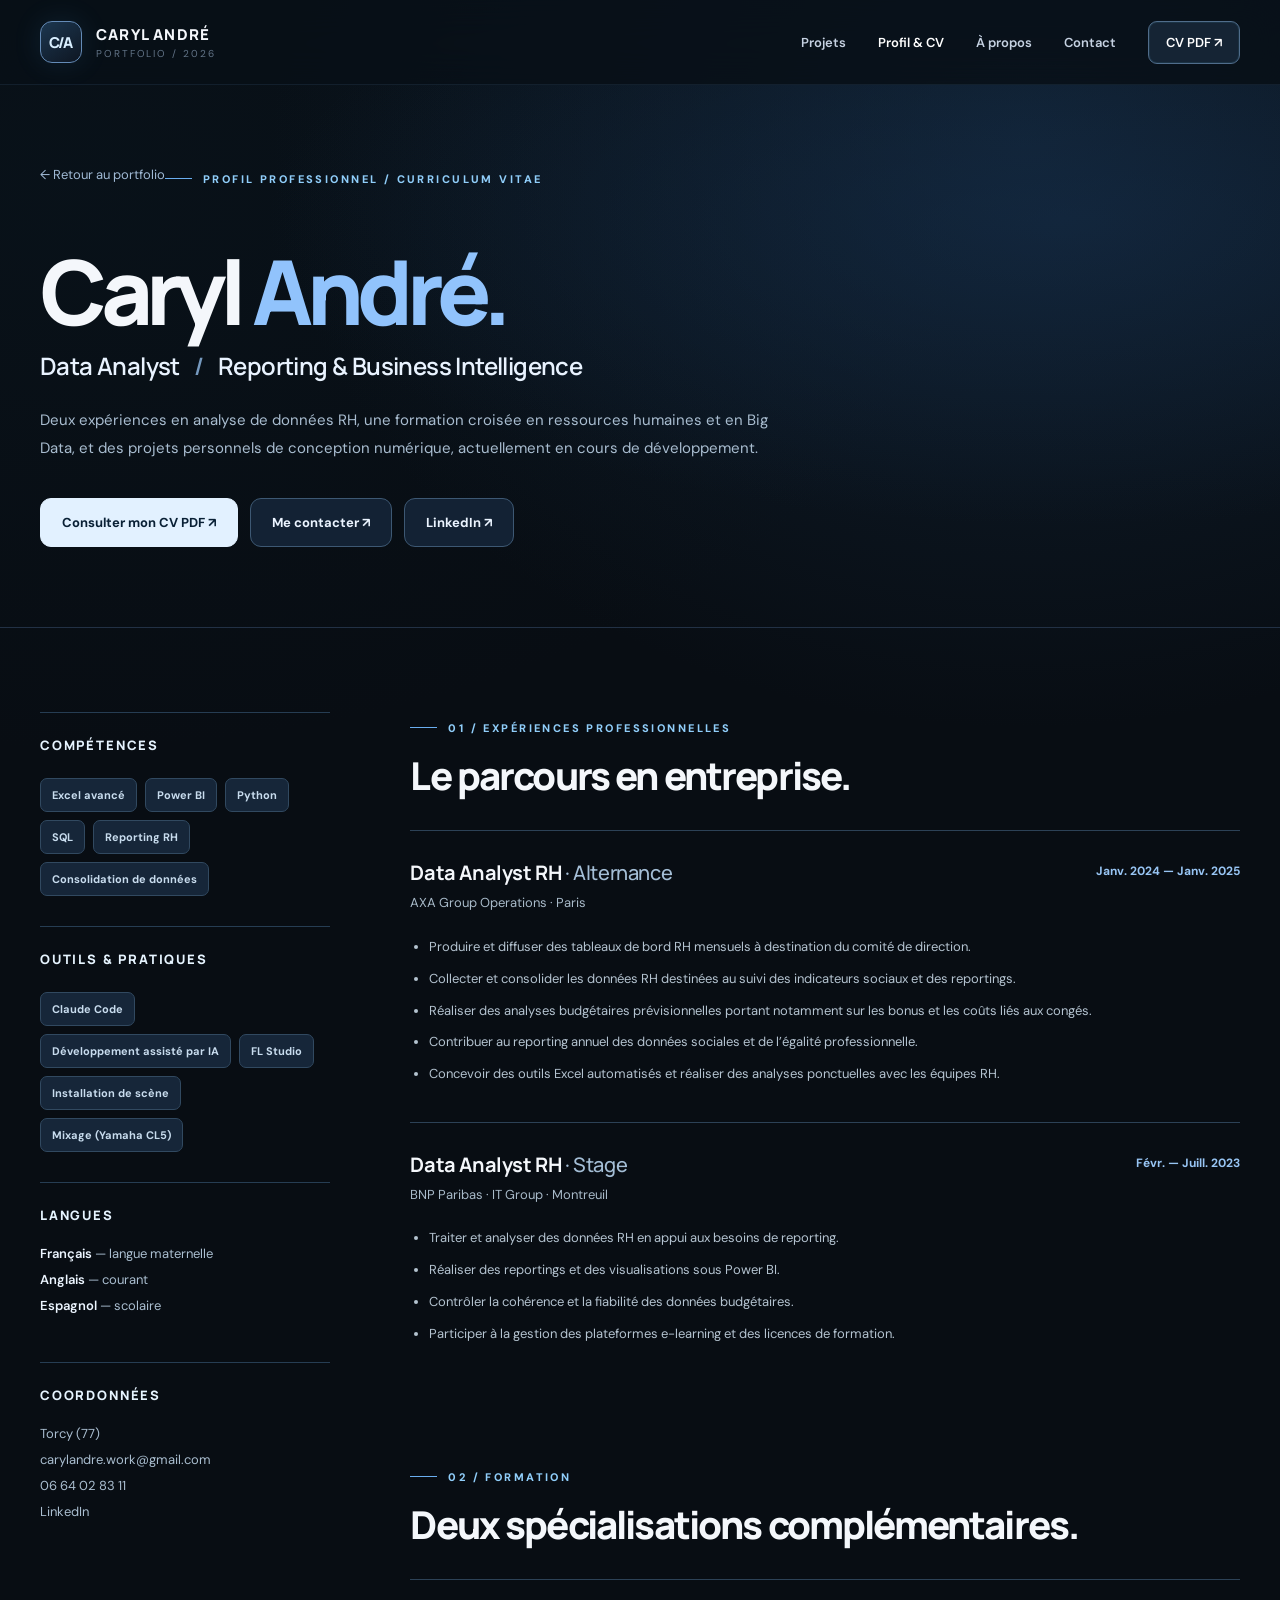
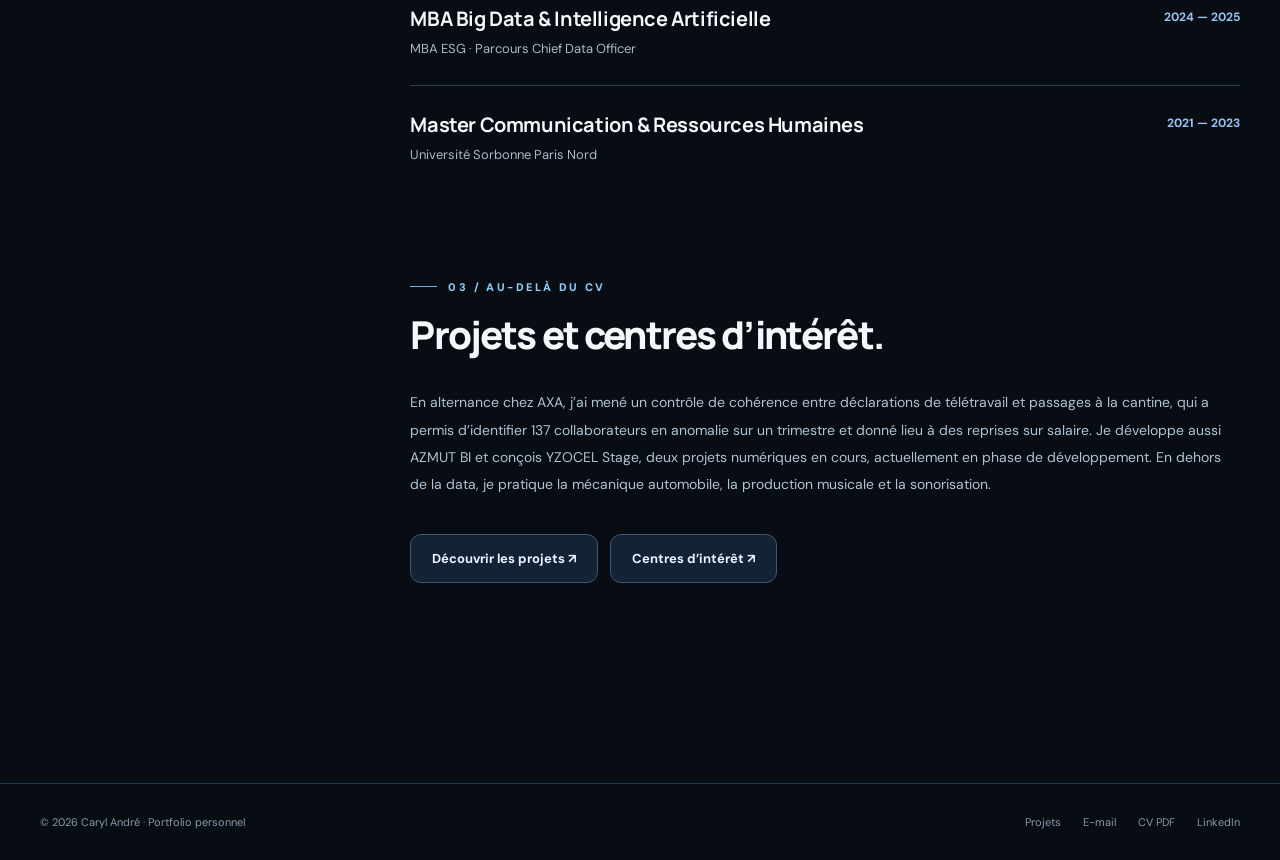
==== commit 9ecca9e2: "Contrôle télétravail : trimestre, consolidation mensuelle, reprises sur salaire Co-Authored-By: Clau" ====
--- a/profil.html
+++ b/profil.html
@@ -15,7 +15,7 @@
 <aside class="profile-aside"><div class="profile-block"><h2>Compétences</h2><div class="skills"><span class="skill">Excel avancé</span><span class="skill">Power BI</span><span class="skill">Python</span><span class="skill">SQL</span><span class="skill">Reporting RH</span><span class="skill">Consolidation de données</span></div></div><div class="profile-block"><h2>Outils &amp; pratiques</h2><div class="skills"><span class="skill">Claude Code</span><span class="skill">Développement assisté par IA</span><span class="skill">FL Studio</span><span class="skill">Installation de scène</span><span class="skill">Mixage (Yamaha CL5)</span></div></div><div class="profile-block"><h2>Langues</h2><p><strong>Français</strong> — langue maternelle<br/><strong>Anglais</strong> — courant<br/><strong>Espagnol</strong> — scolaire</p></div><div class="profile-block"><h2>Coordonnées</h2><p>Torcy (77)<br/><a href="mailto:carylandre.work@gmail.com">carylandre.work@gmail.com</a><br/><a href="tel:+33664028311">06 64 02 83 11</a><br/><a href="https://www.linkedin.com/in/caryl-andr%C3%A9/" rel="noopener" target="_blank">LinkedIn</a></p></div></aside>
 <div class="profile-main"><section class="profile-section"><div class="eyebrow">01 / Expériences professionnelles</div><h2>Le parcours en entreprise.</h2><article class="career-item"><div class="career-header"><div><h3>Data Analyst RH <span>· Alternance</span></h3><p>AXA Group Operations · Paris</p></div><time>Janv. 2024 — Janv. 2025</time></div><ul><li>Produire et diffuser des tableaux de bord RH mensuels à destination du comité de direction.</li><li>Collecter et consolider les données RH destinées au suivi des indicateurs sociaux et des reportings.</li><li>Réaliser des analyses budgétaires prévisionnelles portant notamment sur les bonus et les coûts liés aux congés.</li><li>Contribuer au reporting annuel des données sociales et de l’égalité professionnelle.</li><li>Concevoir des outils Excel automatisés et réaliser des analyses ponctuelles avec les équipes RH.</li></ul></article><article class="career-item"><div class="career-header"><div><h3>Data Analyst RH <span>· Stage</span></h3><p>BNP Paribas · IT Group · Montreuil</p></div><time>Févr. — Juill. 2023</time></div><ul><li>Traiter et analyser des données RH en appui aux besoins de reporting.</li><li>Réaliser des reportings et des visualisations sous Power BI.</li><li>Contrôler la cohérence et la fiabilité des données budgétaires.</li><li>Participer à la gestion des plateformes e-learning et des licences de formation.</li></ul></article></section>
 <section class="profile-section"><div class="eyebrow">02 / Formation</div><h2>Deux spécialisations complémentaires.</h2><article class="education-item"><div><h3>MBA Big Data &amp; Intelligence Artificielle</h3><p>MBA ESG · Parcours Chief Data Officer</p></div><time>2024 — 2025</time></article><article class="education-item"><div><h3>Master Communication &amp; Ressources Humaines</h3><p>Université Sorbonne Paris Nord</p></div><time>2021 — 2023</time></article></section>
-<section class="profile-section"><div class="eyebrow">03 / Au-delà du CV</div><h2>Projets et centres d’intérêt.</h2><p class="profile-outro">En alternance chez AXA, j’ai mené un contrôle de cohérence entre déclarations de télétravail et passages à la cantine, qui a permis d’identifier 137 collaborateurs en anomalie. Je développe aussi AZMUT BI et conçois YZOCEL Stage, deux projets numériques en cours, actuellement en phase de développement. En dehors de la data, je pratique la mécanique automobile, la production musicale et la sonorisation.</p><div class="action-row"><a class="btn secondary" href="index.html#projets">Découvrir les projets ↗</a><a class="btn secondary" href="index.html#interets">Centres d’intérêt ↗</a></div></section></div></div>
+<section class="profile-section"><div class="eyebrow">03 / Au-delà du CV</div><h2>Projets et centres d’intérêt.</h2><p class="profile-outro">En alternance chez AXA, j’ai mené un contrôle de cohérence entre déclarations de télétravail et passages à la cantine, qui a permis d’identifier 137 collaborateurs en anomalie sur un trimestre et donné lieu à des reprises sur salaire. Je développe aussi AZMUT BI et conçois YZOCEL Stage, deux projets numériques en cours, actuellement en phase de développement. En dehors de la data, je pratique la mécanique automobile, la production musicale et la sonorisation.</p><div class="action-row"><a class="btn secondary" href="index.html#projets">Découvrir les projets ↗</a><a class="btn secondary" href="index.html#interets">Centres d’intérêt ↗</a></div></section></div></div>
 </main>
 <footer class="footer"><div class="container footer-inner"><span>© 2026 Caryl André · Portfolio personnel</span><div class="footer-links"><a href="index.html#projets">Projets</a><a href="mailto:carylandre.work@gmail.com">E-mail</a><a href="assets/cv-caryl-andre-version-fournie.pdf" rel="noopener" target="_blank">CV PDF</a><a href="https://www.linkedin.com/in/caryl-andr%C3%A9/" rel="noopener" target="_blank">LinkedIn</a></div></div></footer>
 </body></html>
